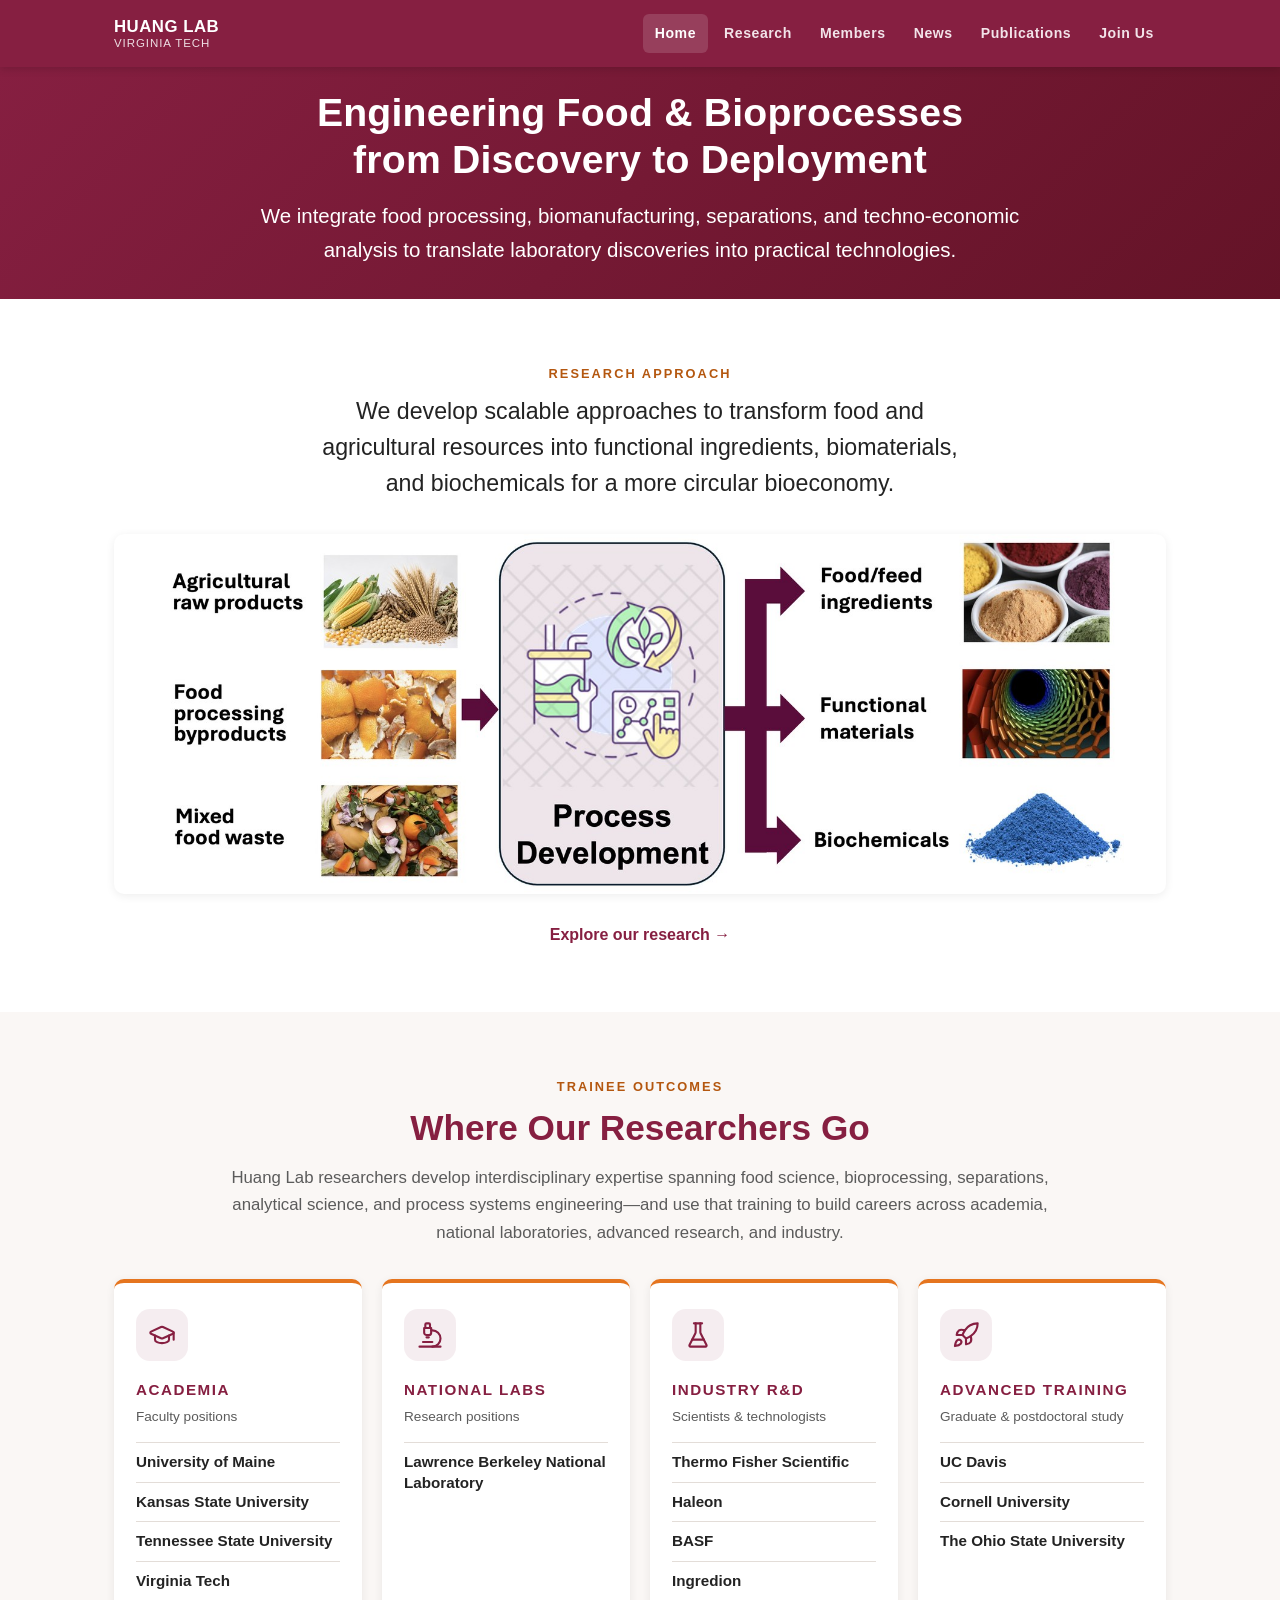
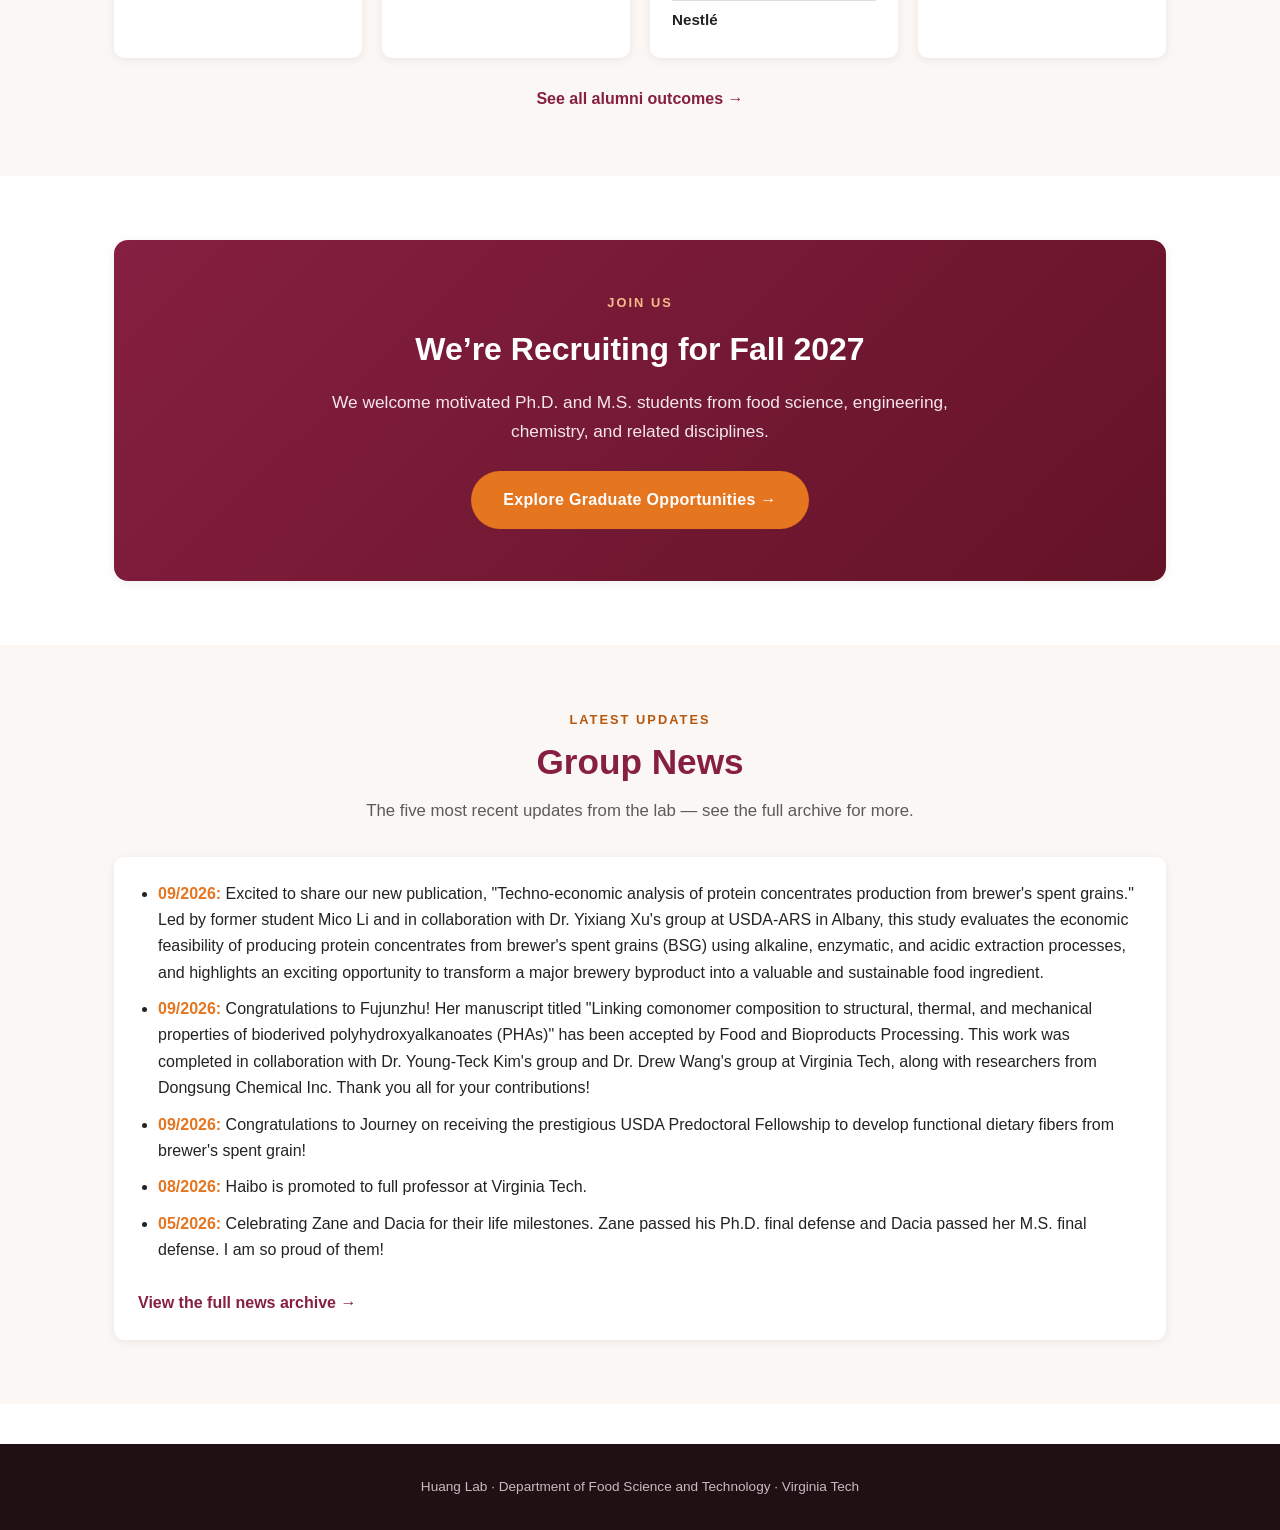
==== index.html @ e85d8594 "Redesign homepage around research approach and trainee outcomes Adds a Research Approach section wit" ====
<!doctype html>
<html lang="en">
<head>
<meta charset="UTF-8">
<meta name="viewport" content="width=device-width, initial-scale=1.0">
<title>Huang Lab at Virginia Tech | Food &amp; Bioprocessing</title>
<meta name="description" content="Huang Lab at Virginia Tech develops food- and bio-processing technologies to produce healthy food ingredients and renewable chemicals from agricultural and food products.">
<link rel="stylesheet" href="css/style.css">
</head>
<body>

<header class="site-header">
  <div class="header-inner">
    <a class="brand" href="index.html">HUANG LAB<span class="sub">Virginia Tech</span></a>
    <button class="nav-toggle" aria-label="Toggle navigation">&#9776;</button>
    <nav class="main-nav">
      <a href="index.html" class="active">Home</a>
      <a href="research.html">Research</a>
      <a href="members.html">Members</a>
      <a href="news.html">News</a>
      <a href="publications.html">Publications</a>
      <a href="join-us.html">Join Us</a>
    </nav>
  </div>
</header>

<div class="hero">
  <div class="wrap">
    <h1>Engineering Food &amp; Bioprocesses from Discovery to Deployment</h1>
    <p class="hero-lead">We integrate food processing, biomanufacturing, separations, and techno&#8209;economic analysis to translate laboratory discoveries into practical technologies.</p>
  </div>
</div>

<main>
  <section class="home-section">
    <div class="wrap">
      <div class="home-head">
        <h2 class="eyebrow">Research Approach</h2>
        <p class="home-statement">We develop scalable approaches to transform food and agricultural resources into functional ingredients, biomaterials, and biochemicals for a more circular bioeconomy.</p>
      </div>
      <img class="banner-img" src="images/home/overview-figure.jpg" alt="Overview diagram: agricultural raw products, food processing byproducts, and mixed food waste undergo process development to become food and feed ingredients, functional materials, and biochemicals">
      <p class="home-more"><a href="research.html">Explore our research &rarr;</a></p>
    </div>
  </section>

  <section class="home-section soft">
    <div class="wrap">
      <div class="home-head">
        <span class="eyebrow">Trainee Outcomes</span>
        <h2 class="home-title">Where Our Researchers Go</h2>
        <p class="home-intro">Huang Lab researchers develop interdisciplinary expertise spanning food science, bioprocessing, separations, analytical science, and process systems engineering&mdash;and use that training to build careers across academia, national laboratories, advanced research, and industry.</p>
      </div>

      <div class="outcome-grid">
        <div class="outcome-card">
          <div class="outcome-icon" aria-hidden="true"><svg viewBox="0 0 24 24"><path d="M21.42 10.922a1 1 0 0 0-.019-1.838L12.83 5.18a2 2 0 0 0-1.66 0L2.6 9.08a1 1 0 0 0 0 1.832l8.57 3.908a2 2 0 0 0 1.66 0z"/><path d="M22 10v6"/><path d="M6 12.5V16a6 3 0 0 0 12 0v-3.5"/></svg></div>
          <h3>Academia</h3>
          <p class="outcome-sub">Faculty positions</p>
          <ul>
            <li>University of Maine</li>
            <li>Kansas State University</li>
            <li>Tennessee State University</li>
            <li>Virginia Tech</li>
          </ul>
        </div>
        <div class="outcome-card">
          <div class="outcome-icon" aria-hidden="true"><svg viewBox="0 0 24 24"><path d="M6 18h8"/><path d="M3 22h18"/><path d="M14 22a7 7 0 1 0 0-14h-1"/><path d="M9 14h2"/><path d="M9 12a2 2 0 0 1-2-2V6h6v4a2 2 0 0 1-2 2Z"/><path d="M12 6V3a1 1 0 0 0-1-1H9a1 1 0 0 0-1 1v3"/></svg></div>
          <h3>National Labs</h3>
          <p class="outcome-sub">Research positions</p>
          <ul>
            <li>Lawrence Berkeley National Laboratory</li>
          </ul>
        </div>
        <div class="outcome-card">
          <div class="outcome-icon" aria-hidden="true"><svg viewBox="0 0 24 24"><path d="M10 2v7.527a2 2 0 0 1-.211.896L4.72 20.55a1 1 0 0 0 .9 1.45h12.76a1 1 0 0 0 .9-1.45l-5.069-10.127A2 2 0 0 1 14 9.527V2"/><path d="M8.5 2h7"/><path d="M7 16h10"/></svg></div>
          <h3>Industry R&amp;D</h3>
          <p class="outcome-sub">Scientists &amp; technologists</p>
          <ul>
            <li>Thermo Fisher Scientific</li>
            <li>Haleon</li>
            <li>BASF</li>
            <li>Ingredion</li>
            <li>Nestl&eacute;</li>
          </ul>
        </div>
        <div class="outcome-card">
          <div class="outcome-icon" aria-hidden="true"><svg viewBox="0 0 24 24"><path d="M4.5 16.5c-1.5 1.26-2 5-2 5s3.74-.5 5-2c.71-.84.7-2.13-.09-2.91a2.18 2.18 0 0 0-2.91-.09z"/><path d="m12 15-3-3a22 22 0 0 1 2-3.95A12.88 12.88 0 0 1 22 2c0 2.72-.78 7.5-6 11a22.35 22.35 0 0 1-4 2z"/><path d="M9 12H4s.55-3.03 2-4c1.62-1.08 5 0 5 0"/><path d="M12 15v5s3.03-.55 4-2c1.08-1.62 0-5 0-5"/></svg></div>
          <h3>Advanced Training</h3>
          <p class="outcome-sub">Graduate &amp; postdoctoral study</p>
          <ul>
            <li>UC Davis</li>
            <li>Cornell University</li>
            <li>The Ohio State University</li>
          </ul>
        </div>
      </div>

      <p class="home-more"><a href="members.html#alumni">See all alumni outcomes &rarr;</a></p>
    </div>
  </section>

  <section class="home-section">
    <div class="wrap">
      <div class="home-join">
        <span class="eyebrow">Join Us</span>
        <h2>We&rsquo;re Recruiting for Fall 2027</h2>
        <p>We welcome motivated Ph.D. and M.S. students from food science, engineering, chemistry, and related disciplines.</p>
        <a class="closing-cta-btn" href="join-us.html">Explore Graduate Opportunities &rarr;</a>
      </div>
    </div>
  </section>

  <section class="home-section soft">
    <div class="wrap">
      <div class="home-head">
        <span class="eyebrow">Latest Updates</span>
        <h2 class="home-title">Group News</h2>
        <p class="home-intro">The five most recent updates from the lab &mdash; see the full archive for more.</p>
      </div>
      <div class="news-teaser">
        <div id="home-news-list">
          <p>See what's new in the lab — <a href="news.html">visit the News page</a>.</p>
        </div>
        <a class="more" href="news.html">View the full news archive &rarr;</a>
      </div>
    </div>
  </section>
</main>

<footer class="site-footer">
  <div class="wrap">
    Huang Lab &middot; Department of Food Science and Technology &middot; Virginia Tech
  </div>
</footer>

<script src="css/nav.js"></script>
<script src="css/home-news.js"></script>
</body>
</html>
---- css/style.css ----
/* ===== Huang Lab @ Virginia Tech ===== */

:root {
  --vt-maroon: #861F41;
  --vt-maroon-dark: #641327;
  --vt-orange: #E5751F;
  --ink: #232323;
  --muted: #5b5b5b;
  --line: #e3ddd8;
  --bg: #ffffff;
  --bg-soft: #faf7f5;
  --card: #ffffff;
  --shadow: 0 2px 10px rgba(0,0,0,0.07);
  --radius: 10px;
  --max: 1100px;
}

* { box-sizing: border-box; }

html { scroll-behavior: smooth; }

body {
  margin: 0;
  font-family: "Segoe UI", -apple-system, BlinkMacSystemFont, Helvetica, Arial, sans-serif;
  color: var(--ink);
  background: var(--bg);
  line-height: 1.65;
}

a { color: var(--vt-maroon); text-decoration: none; }
a:hover { text-decoration: underline; }

img { max-width: 100%; display: block; }

.wrap {
  max-width: var(--max);
  margin: 0 auto;
  padding: 0 24px;
}

/* ---------- Header ---------- */

header.site-header {
  background: var(--vt-maroon);
  color: #fff;
  position: sticky;
  top: 0;
  z-index: 100;
  box-shadow: 0 2px 8px rgba(0,0,0,0.15);
}

.header-inner {
  max-width: var(--max);
  margin: 0 auto;
  padding: 14px 24px;
  display: flex;
  align-items: center;
  justify-content: space-between;
  gap: 16px;
}

.brand {
  color: #fff;
  font-weight: 700;
  font-size: 1.05rem;
  letter-spacing: 0.03em;
  text-decoration: none;
  line-height: 1.2;
}
.brand:hover { text-decoration: none; opacity: 0.92; }
.brand .sub {
  display: block;
  font-weight: 400;
  font-size: 0.72rem;
  letter-spacing: 0.08em;
  opacity: 0.85;
  text-transform: uppercase;
}

nav.main-nav {
  display: flex;
  gap: 4px;
  flex-wrap: wrap;
}

nav.main-nav a {
  color: #f2e3e9;
  text-decoration: none;
  font-size: 0.88rem;
  font-weight: 600;
  letter-spacing: 0.04em;
  padding: 8px 12px;
  border-radius: 6px;
  transition: background 0.15s ease, color 0.15s ease;
}

nav.main-nav a:hover,
nav.main-nav a.active {
  background: rgba(255,255,255,0.14);
  color: #fff;
}

.nav-toggle {
  display: none;
  background: transparent;
  border: none;
  color: #fff;
  font-size: 1.5rem;
  cursor: pointer;
}

@media (max-width: 760px) {
  .nav-toggle { display: block; }
  nav.main-nav {
    display: none;
    flex-direction: column;
    width: 100%;
    background: var(--vt-maroon-dark);
    padding: 8px 0;
  }
  nav.main-nav.open { display: flex; }
  .header-inner { flex-wrap: wrap; }
}

/* ---------- Hero ---------- */

.hero {
  background: linear-gradient(135deg, var(--vt-maroon) 0%, var(--vt-maroon-dark) 100%);
  color: #fff;
  padding: 22px 24px 32px;
  text-align: center;
}

.hero h1 {
  max-width: 880px;
  margin: 0 auto 16px;
  font-size: clamp(1.6rem, 3.3vw, 2.45rem);
  font-weight: 800;
  line-height: 1.2;
  letter-spacing: 0.005em;
  text-wrap: balance;
}

.hero p {
  max-width: 720px;
  margin: 0 auto;
  font-size: 1.15rem;
  color: #f4e6ec;
  text-wrap: balance;
}
.hero p.hero-lead {
  max-width: 780px;
  font-size: 1.28rem;
  font-weight: 500;
  color: #fff;
}
@media (max-width: 600px) {
  .hero p.hero-lead { font-size: 1.08rem; }
}

.page-hero {
  background: linear-gradient(135deg, var(--vt-maroon) 0%, var(--vt-maroon-dark) 100%);
  color: #fff;
  padding: 22px 24px;
  text-align: center;
}
.page-hero h1 {
  margin: 0;
  font-size: clamp(1.4rem, 2.6vw, 2rem);
  font-weight: 800;
  letter-spacing: 0.02em;
}
.page-hero p {
  margin: 10px 0 0;
  font-size: 1.15rem;
  color: #f4e6ec;
}

/* ---------- Sections ---------- */

main { display: block; }

section { padding: 48px 0; }
section.soft { background: var(--bg-soft); }

h2.section-title {
  font-size: 1.5rem;
  font-weight: 800;
  color: var(--vt-maroon);
  margin: 0 0 8px;
  border-left: 5px solid var(--vt-orange);
  padding-left: 12px;
}

h3.section-sub {
  font-size: 1.15rem;
  font-weight: 700;
  color: var(--vt-maroon-dark);
  margin: 28px 0 6px;
}

.section-intro {
  color: var(--muted);
  margin-bottom: 28px;
  max-width: 780px;
}

/* ---------- Research areas ---------- */

.research-intro {
  max-width: 780px;
  margin: 0 auto 12px;
  padding-bottom: 28px;
  border-bottom: 1px solid var(--line);
  text-align: center;
}
.research-intro p {
  color: var(--muted);
  font-size: 1.05rem;
}
.research-intro p:last-child {
  color: var(--vt-maroon-dark);
  font-weight: 700;
  font-size: 0.95rem;
}

.overview-block {
  display: flex;
  align-items: center;
  gap: 40px;
  padding-bottom: 32px;
  margin-bottom: 12px;
  border-bottom: 1px solid var(--line);
}
.overview-text { flex: 1; min-width: 0; }
.overview-diagram {
  flex: 1.1;
  max-width: 444px;
  width: 100%;
  height: auto;
  border-radius: 50%;
  box-shadow: var(--shadow);
}
@media (max-width: 820px) {
  .overview-block { flex-direction: column; }
  .overview-diagram { max-width: 360px; }
}

.research-area {
  display: flex;
  flex-direction: column;
  padding: 40px 0;
  border-bottom: 1px solid var(--line);
}
.research-area:last-child { border-bottom: none; }

.research-area figure {
  margin: 20px auto;
  max-width: 900px;
  width: 100%;
  background: var(--bg-soft);
  border-radius: var(--radius);
  overflow: hidden;
  box-shadow: var(--shadow);
}
.research-area figure img { width: 100%; height: auto; display: block; }
.research-area figcaption {
  font-size: 0.78rem;
  color: var(--muted);
  padding: 6px 10px;
}

.research-area h3 {
  color: var(--vt-maroon);
  font-size: 1.25rem;
  margin: 0 0 10px;
}

.projects-box {
  background: var(--bg-soft);
  border-left: 3px solid var(--vt-orange);
  border-radius: 6px;
  padding: 14px 16px;
  margin-top: 20px;
}
.projects-box strong { color: var(--vt-maroon-dark); }
.projects-box ul { margin: 8px 0 0; padding-left: 20px; }
.projects-box li { margin-bottom: 4px; }

.area-pub-list {
  list-style: none;
  padding: 0;
  margin: 10px 0 0;
  counter-reset: arpub;
}
.area-pub-list li {
  counter-increment: arpub;
  padding: 8px 0 8px 28px;
  border-bottom: 1px solid var(--line);
  position: relative;
  font-size: 0.9rem;
  margin-bottom: 0;
}
.area-pub-list li:last-child { border-bottom: none; }
.area-pub-list li::before {
  content: counter(arpub) ".";
  position: absolute;
  left: 0;
  top: 8px;
  color: var(--vt-orange);
  font-weight: 700;
}

/* ---------- Members ---------- */

.member-grid {
  display: grid;
  grid-template-columns: repeat(auto-fill, minmax(210px, 1fr));
  gap: 22px;
  margin-top: 20px;
}

.member-card {
  background: var(--card);
  border-radius: var(--radius);
  box-shadow: var(--shadow);
  overflow: hidden;
  display: flex;
  flex-direction: column;
}

.member-photo {
  width: 100%;
  aspect-ratio: 1 / 1;
  object-fit: cover;
  background: var(--bg-soft);
}

.member-info { padding: 14px 16px 18px; flex: 1; }
.member-info h4 { margin: 0 0 2px; font-size: 1rem; color: var(--vt-maroon-dark); }
.member-info .role { font-size: 0.82rem; color: var(--vt-orange); font-weight: 700; margin-bottom: 8px; }
.member-info .edu { font-size: 0.8rem; color: var(--muted); }
.member-info .edu div { margin-bottom: 1px; }
.member-info .next { font-size: 0.8rem; color: var(--muted); margin-top: 6px; font-style: italic; }
.member-info .research { font-size: 0.8rem; color: var(--ink); margin-top: 8px; }
.member-info .research strong { color: var(--vt-maroon-dark); }

.pi-card {
  display: grid;
  grid-template-columns: 231px 1fr;
  gap: 28px;
  align-items: start;
  background: var(--bg-soft);
  border-radius: var(--radius);
  padding: 24px;
  box-shadow: var(--shadow);
  margin-bottom: 40px;
}
.pi-card img { border-radius: var(--radius); width: 100%; }
.pi-card h3 { margin: 0 0 2px; color: var(--vt-maroon); font-size: 1.4rem; }
.pi-card .role { color: var(--vt-orange); font-weight: 700; margin-bottom: 10px; }
.icon-link { display: inline-flex; align-items: center; gap: 5px; }
.icon-link-svg { flex-shrink: 0; }
@media (max-width: 600px) {
  .pi-card { grid-template-columns: 1fr; }
  .pi-card img { max-width: 231px; margin: 0 auto; }
}

.group-photos {
  display: grid;
  grid-template-columns: repeat(auto-fit, minmax(240px, 1fr));
  gap: 16px;
  margin: 24px 0 8px;
}
.group-photos img {
  border-radius: var(--radius);
  box-shadow: var(--shadow);
  width: 100%;
  height: 220px;
  object-fit: cover;
}

.cta-row {
  display: flex;
  flex-wrap: wrap;
  justify-content: center;
  gap: 16px;
  margin: 28px 0 40px;
}
.cta-btn {
  display: inline-block;
  padding: 14px 28px;
  background: var(--vt-maroon);
  color: #fff;
  font-weight: 700;
  font-size: 0.95rem;
  letter-spacing: 0.02em;
  border-radius: 999px;
  box-shadow: var(--shadow);
  text-decoration: none;
  transition: transform 0.15s ease, background 0.15s ease;
}
.cta-btn:hover {
  background: var(--vt-maroon-dark);
  transform: translateY(-2px);
  text-decoration: none;
}
.cta-btn-alt {
  background: var(--vt-orange);
}
.cta-btn-alt:hover {
  background: #c25f16;
}

.talent-path {
  display: flex;
  align-items: stretch;
  margin-top: 24px;
}
.talent-step {
  flex: 1;
  background: var(--bg-soft);
  border-top: 4px solid var(--vt-orange);
  border-radius: var(--radius);
  box-shadow: var(--shadow);
  padding: 22px 18px;
  text-align: center;
}
.talent-num {
  width: 32px;
  height: 32px;
  line-height: 32px;
  margin: 0 auto 10px;
  background: var(--vt-maroon);
  color: #fff;
  border-radius: 50%;
  font-weight: 800;
  font-size: 0.9rem;
}
.talent-step h4 {
  margin: 0 0 8px;
  color: var(--vt-maroon);
  font-size: 1.05rem;
  font-weight: 800;
  letter-spacing: 0.03em;
  text-transform: uppercase;
}
.talent-step p {
  margin: 0;
  color: var(--muted);
  font-size: 0.88rem;
}
.talent-arrow {
  display: flex;
  align-items: center;
  justify-content: center;
  padding: 0 10px;
  color: var(--vt-orange);
  font-size: 1.6rem;
  font-weight: 700;
  flex: 0 0 auto;
}
@media (max-width: 820px) {
  .talent-path { flex-direction: column; }
  .talent-step { text-align: left; }
  .talent-arrow { transform: rotate(90deg); padding: 4px 0; }
}

.closing-cta {
  background: linear-gradient(135deg, var(--vt-maroon) 0%, var(--vt-maroon-dark) 100%);
  color: #fff;
  border-radius: var(--radius);
  padding: 48px 32px;
  text-align: center;
  margin-top: 56px;
  box-shadow: var(--shadow);
}
.closing-cta h2 {
  margin: 0 0 12px;
  font-size: 1.6rem;
  font-weight: 800;
  letter-spacing: 0.02em;
}
.closing-cta p {
  max-width: 640px;
  margin: 0 auto 24px;
  color: #f4e6ec;
  font-size: 1.05rem;
}
.closing-cta-btn {
  display: inline-block;
  padding: 16px 32px;
  background: var(--vt-orange);
  color: #fff;
  font-weight: 700;
  font-size: 1rem;
  letter-spacing: 0.02em;
  border-radius: 999px;
  text-decoration: none;
  transition: transform 0.15s ease, background 0.15s ease;
}
.closing-cta-btn:hover {
  background: #c25f16;
  transform: translateY(-2px);
  text-decoration: none;
}

.awards-list {
  columns: 2;
  column-gap: 40px;
  margin-top: 16px;
  padding-left: 20px;
}
.awards-list li { break-inside: avoid; margin-bottom: 10px; font-size: 0.92rem; }
.awards-list strong { color: var(--vt-maroon-dark); }
@media (max-width: 700px) { .awards-list { columns: 1; } }

/* ---------- News ---------- */

.year-block { margin-bottom: 44px; }
.year-heading {
  font-size: 1.6rem;
  font-weight: 800;
  color: #fff;
  background: var(--vt-maroon);
  display: inline-block;
  padding: 6px 18px;
  border-radius: 6px;
  margin-bottom: 20px;
}

.news-item {
  display: grid;
  grid-template-columns: 120px 1fr;
  gap: 18px;
  padding: 16px 0;
  border-bottom: 1px solid var(--line);
}
.news-item:last-child { border-bottom: none; }
.news-date {
  font-weight: 700;
  color: var(--vt-orange);
  font-size: 0.9rem;
  white-space: nowrap;
}
.news-text p { margin: 0 0 8px; }
.news-text a { word-break: break-word; }
.news-photos {
  display: grid;
  grid-template-columns: repeat(auto-fill, minmax(140px, 1fr));
  gap: 10px;
  margin-top: 10px;
}
.news-photos img {
  border-radius: 8px;
  box-shadow: var(--shadow);
  width: 100%;
  height: 130px;
  object-fit: cover;
  cursor: zoom-in;
  transition: transform 0.15s ease;
}
.news-photos img:hover { transform: scale(1.04); }

.lightbox-overlay {
  position: fixed;
  inset: 0;
  background: rgba(0, 0, 0, 0.85);
  display: flex;
  align-items: center;
  justify-content: center;
  padding: 24px;
  z-index: 1000;
  cursor: zoom-out;
  animation: lightbox-fade 0.15s ease;
}
@keyframes lightbox-fade {
  from { opacity: 0; }
  to { opacity: 1; }
}
.lightbox-overlay img {
  max-width: 100%;
  max-height: 100%;
  border-radius: 6px;
  box-shadow: 0 10px 40px rgba(0, 0, 0, 0.5);
}
.lightbox-close {
  position: fixed;
  top: 18px;
  right: 24px;
  color: #fff;
  font-size: 2rem;
  line-height: 1;
  background: none;
  border: none;
  cursor: pointer;
  z-index: 1001;
}
@media (max-width: 600px) {
  .news-item { grid-template-columns: 1fr; }
}

/* ---------- Publications ---------- */

.pub-year-wrap { counter-reset: pub; }
.pub-list { list-style: none; padding: 0; margin: 16px 0 0; }
.pub-list li {
  counter-increment: pub;
  padding: 12px 0 12px 44px;
  border-bottom: 1px solid var(--line);
  position: relative;
  font-size: 0.94rem;
}
.pub-list li::before {
  content: counter(pub) ".";
  position: absolute;
  left: 0;
  top: 12px;
  color: var(--vt-orange);
  font-weight: 700;
}
.pub-year-note { color: var(--muted); font-size: 0.85rem; }
.pub-link {
  margin-left: 4px;
  font-size: 0.82rem;
  font-weight: 700;
  color: var(--vt-orange);
  overflow-wrap: anywhere;
}
.pub-link:hover { color: #c25f16; text-decoration: underline; }
.pub-ga {
  display: block;
  width: fit-content;
  max-width: min(100%, 540px);
  margin-top: 12px;
  padding: 6px;
  background: #fff;
  border: 1px solid var(--line);
  border-radius: 8px;
  box-shadow: var(--shadow);
  transition: box-shadow 0.15s ease, transform 0.15s ease;
}
.pub-ga:hover {
  box-shadow: 0 4px 14px rgba(0, 0, 0, 0.14);
  transform: translateY(-1px);
}
.pub-ga img {
  display: block;
  width: auto;
  height: auto;
  max-width: 100%;
  max-height: 230px;
  border-radius: 4px;
}

/* ---------- Join Us ---------- */

.join-card {
  background: var(--bg-soft);
  border-left: 4px solid var(--vt-orange);
  border-radius: var(--radius);
  padding: 28px;
  box-shadow: var(--shadow);
  margin-bottom: 24px;
}
.join-card h3 { margin-top: 0; color: var(--vt-maroon); }
.join-card p:first-child { margin-top: 0; }
.join-card p:last-child { margin-bottom: 0; }

.contact-box {
  background: var(--vt-maroon);
  color: #fff;
  border-radius: var(--radius);
  padding: 28px;
  text-align: left;
}
.contact-box a { color: #fff; text-decoration: underline; }

/* ---------- Footer ---------- */

footer.site-footer {
  background: #201014;
  color: #cbb9c0;
  padding: 32px 24px;
  text-align: center;
  font-size: 0.85rem;
  margin-top: 40px;
}
footer.site-footer a { color: #f2c9d6; }

/* ---------- Home page extras ---------- */

.news-teaser {
  background: var(--bg-soft);
  border-radius: var(--radius);
  padding: 24px;
  box-shadow: var(--shadow);
}
.news-teaser ul { margin: 0; padding-left: 20px; }
.news-teaser li { margin-bottom: 10px; }
.more { margin-top: 16px; display: inline-block; font-weight: 700; }
.home-news-date { color: var(--vt-orange); }

section.soft .news-teaser { background: #fff; }

.home-section { padding: 64px 0; }
.home-head {
  max-width: 820px;
  margin: 0 auto 32px;
  text-align: center;
}
.eyebrow {
  display: block;
  margin: 0 0 10px;
  font-size: 0.8rem;
  font-weight: 800;
  letter-spacing: 0.16em;
  text-transform: uppercase;
  color: #b4570f;
}
.home-statement {
  margin: 0;
  font-size: clamp(1.15rem, 1.9vw, 1.45rem);
  font-weight: 500;
  line-height: 1.55;
  color: var(--ink);
  text-wrap: balance;
}
.home-title {
  margin: 0 0 14px;
  font-size: clamp(1.6rem, 3vw, 2.2rem);
  font-weight: 800;
  line-height: 1.2;
  color: var(--vt-maroon);
}
.home-intro {
  margin: 0;
  font-size: 1.05rem;
  color: var(--muted);
  text-wrap: pretty;
}
.home-more {
  margin: 28px 0 0;
  text-align: center;
  font-weight: 700;
}

.outcome-grid {
  display: grid;
  grid-template-columns: repeat(4, 1fr);
  gap: 20px;
}
.outcome-card {
  background: var(--card);
  border-radius: var(--radius);
  box-shadow: var(--shadow);
  border-top: 4px solid var(--vt-orange);
  padding: 26px 22px 18px;
  transition: transform 0.15s ease, box-shadow 0.15s ease;
}
.outcome-card:hover {
  transform: translateY(-3px);
  box-shadow: 0 8px 22px rgba(0, 0, 0, 0.1);
}
.outcome-icon {
  display: grid;
  place-items: center;
  width: 52px;
  height: 52px;
  margin-bottom: 16px;
  border-radius: 14px;
  background: rgba(134, 31, 65, 0.08);
  color: var(--vt-maroon);
}
.outcome-icon svg {
  width: 28px;
  height: 28px;
  fill: none;
  stroke: currentColor;
  stroke-width: 1.8;
  stroke-linecap: round;
  stroke-linejoin: round;
}
.outcome-card h3 {
  margin: 0;
  font-size: 0.95rem;
  font-weight: 800;
  letter-spacing: 0.1em;
  text-transform: uppercase;
  color: var(--vt-maroon);
}
.outcome-sub {
  margin: 4px 0 14px;
  font-size: 0.85rem;
  color: var(--muted);
}
.outcome-card ul { list-style: none; margin: 0; padding: 0; }
.outcome-card li {
  padding: 9px 0;
  border-top: 1px solid var(--line);
  font-size: 0.95rem;
  font-weight: 600;
  line-height: 1.35;
  color: var(--ink);
}

.home-join {
  padding: 52px 32px;
  border-radius: 14px;
  background: linear-gradient(135deg, var(--vt-maroon) 0%, var(--vt-maroon-dark) 100%);
  box-shadow: var(--shadow);
  color: #fff;
  text-align: center;
}
.home-join .eyebrow { color: #f9b98a; }
.home-join h2 {
  margin: 0 0 12px;
  font-size: clamp(1.5rem, 2.8vw, 2rem);
  font-weight: 800;
}
.home-join p {
  max-width: 620px;
  margin: 0 auto 26px;
  font-size: 1.08rem;
  color: #f4e6ec;
}

@media (max-width: 960px) {
  .outcome-grid { grid-template-columns: repeat(2, 1fr); }
}
@media (max-width: 560px) {
  .home-section { padding: 44px 0; }
  .outcome-grid { grid-template-columns: 1fr; gap: 16px; }
  .outcome-card {
    display: grid;
    grid-template-columns: 44px 1fr;
    column-gap: 14px;
    padding: 20px 18px 12px;
  }
  .outcome-icon {
    grid-row: 1 / span 2;
    align-self: center;
    width: 44px;
    height: 44px;
    margin: 0;
    border-radius: 12px;
  }
  .outcome-icon svg { width: 24px; height: 24px; }
  .outcome-card h3 { align-self: end; }
  .outcome-sub { margin: 2px 0 0; }
  .outcome-card ul { grid-column: 1 / -1; margin-top: 12px; }
  .home-join { padding: 40px 22px; }
}

.banner-img {
  width: 100%;
  max-height: 360px;
  object-fit: contain;
  background: #fff;
  border-radius: var(--radius);
  box-shadow: var(--shadow);
}
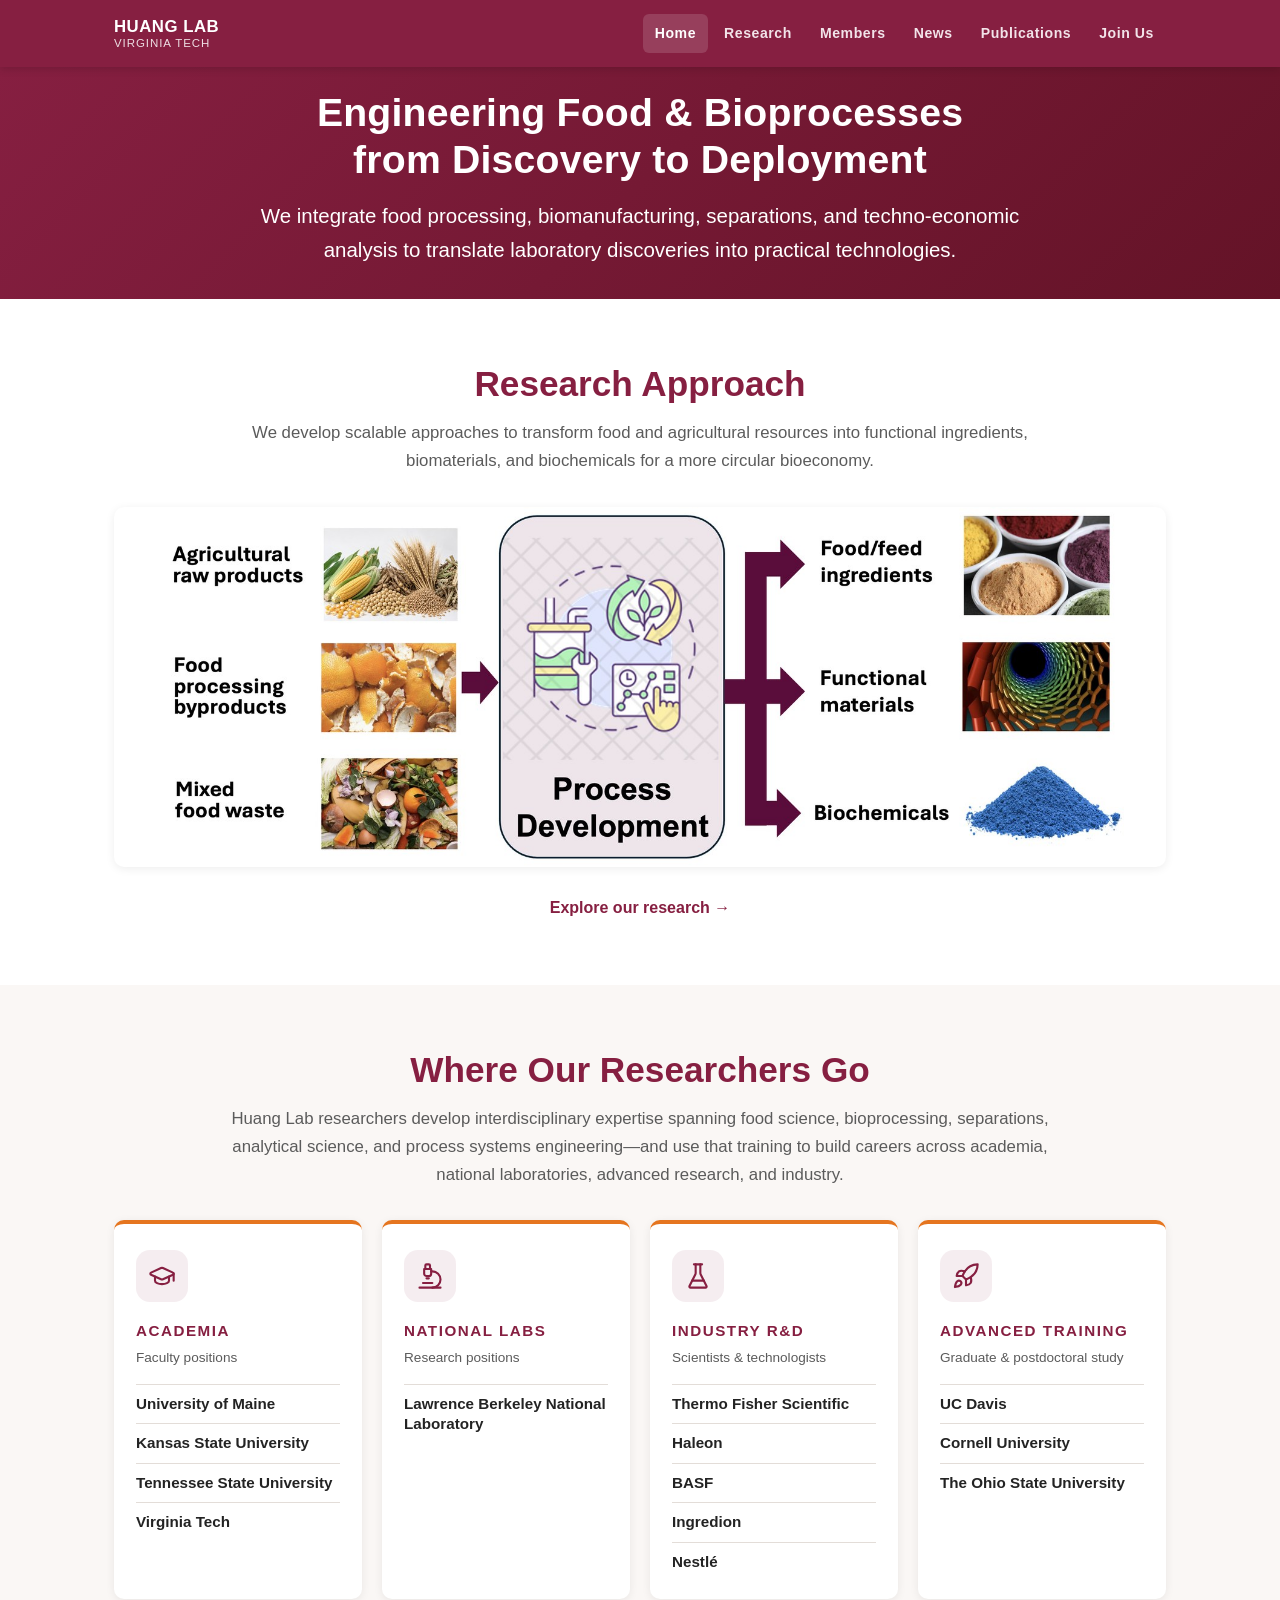
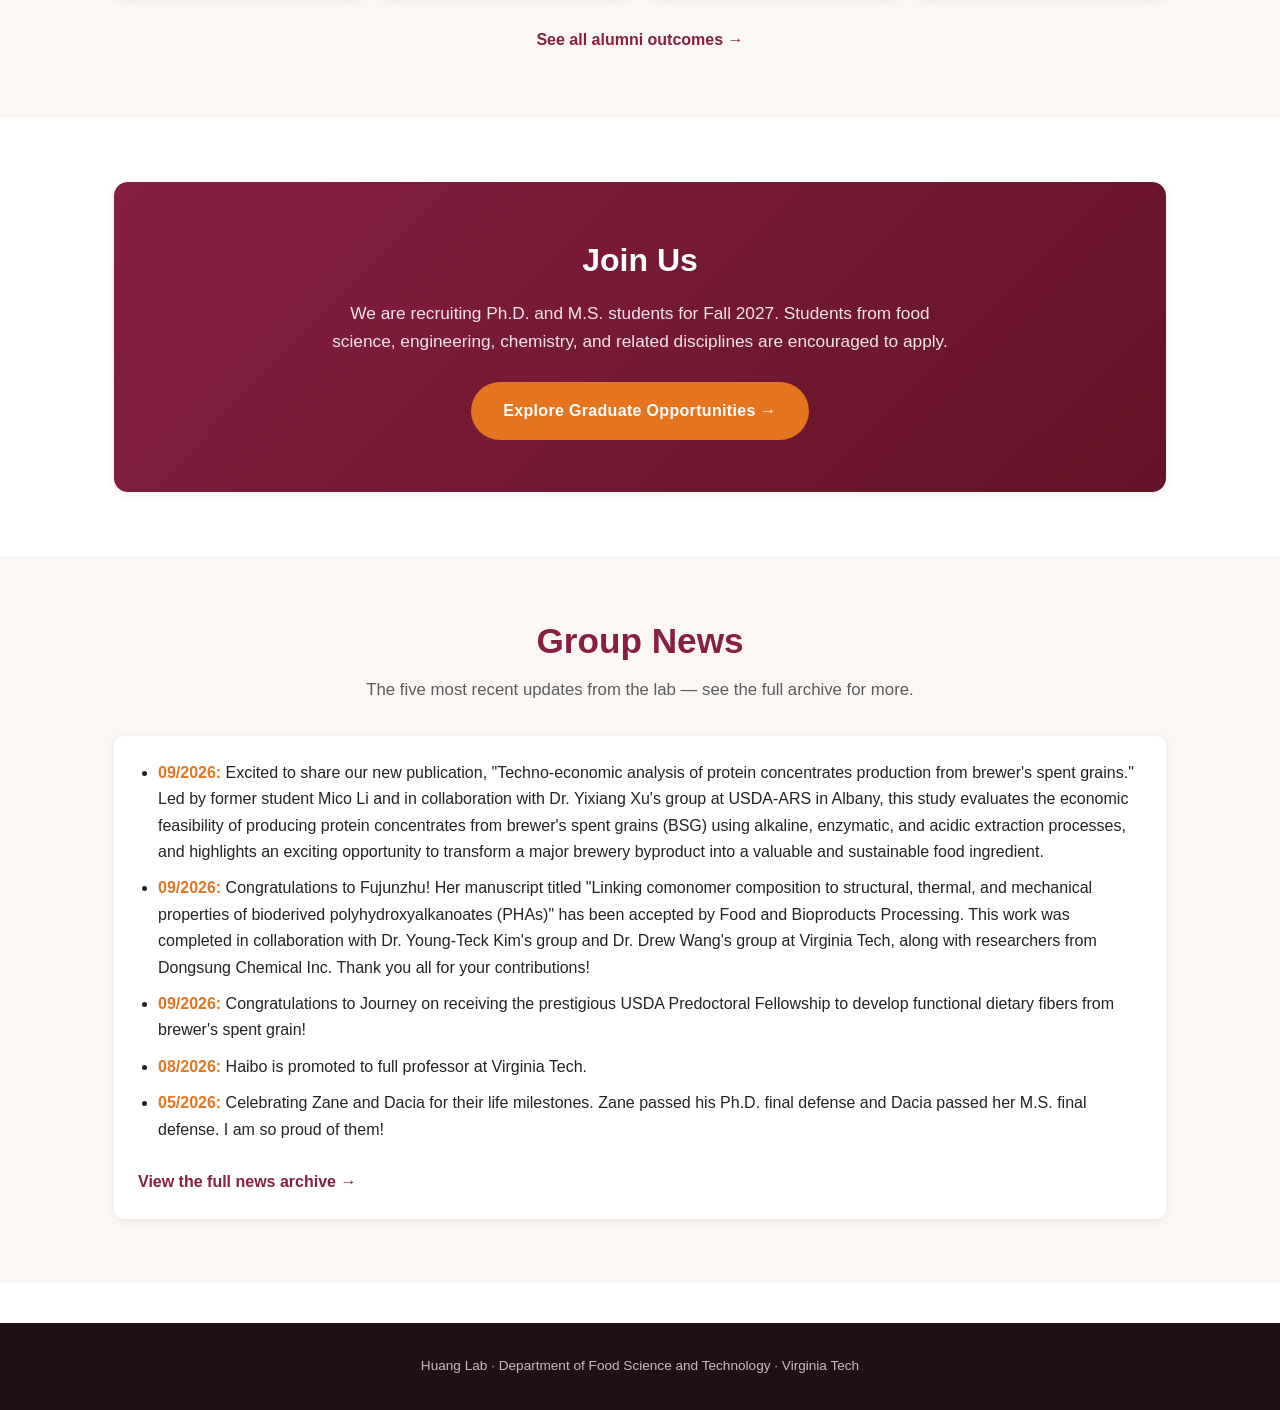
==== commit ea3f903d: "Use a single heading per homepage section Removes the small orange labels so each section has one he" ====
--- a/index.html
+++ b/index.html
@@ -35,8 +35,8 @@
   <section class="home-section">
     <div class="wrap">
       <div class="home-head">
-        <h2 class="eyebrow">Research Approach</h2>
-        <p class="home-statement">We develop scalable approaches to transform food and agricultural resources into functional ingredients, biomaterials, and biochemicals for a more circular bioeconomy.</p>
+        <h2 class="home-title">Research Approach</h2>
+        <p class="home-intro">We develop scalable approaches to transform food and agricultural resources into functional ingredients, biomaterials, and biochemicals for a more circular bioeconomy.</p>
       </div>
       <img class="banner-img" src="images/home/overview-figure.jpg" alt="Overview diagram: agricultural raw products, food processing byproducts, and mixed food waste undergo process development to become food and feed ingredients, functional materials, and biochemicals">
       <p class="home-more"><a href="research.html">Explore our research &rarr;</a></p>
@@ -46,7 +46,6 @@
   <section class="home-section soft">
     <div class="wrap">
       <div class="home-head">
-        <span class="eyebrow">Trainee Outcomes</span>
         <h2 class="home-title">Where Our Researchers Go</h2>
         <p class="home-intro">Huang Lab researchers develop interdisciplinary expertise spanning food science, bioprocessing, separations, analytical science, and process systems engineering&mdash;and use that training to build careers across academia, national laboratories, advanced research, and industry.</p>
       </div>
@@ -102,9 +101,8 @@
   <section class="home-section">
     <div class="wrap">
       <div class="home-join">
-        <span class="eyebrow">Join Us</span>
-        <h2>We&rsquo;re Recruiting for Fall 2027</h2>
-        <p>We welcome motivated Ph.D. and M.S. students from food science, engineering, chemistry, and related disciplines.</p>
+        <h2>Join Us</h2>
+        <p>We are recruiting Ph.D. and M.S. students for Fall 2027. Students from food science, engineering, chemistry, and related disciplines are encouraged to apply.</p>
         <a class="closing-cta-btn" href="join-us.html">Explore Graduate Opportunities &rarr;</a>
       </div>
     </div>
@@ -113,7 +111,6 @@
   <section class="home-section soft">
     <div class="wrap">
       <div class="home-head">
-        <span class="eyebrow">Latest Updates</span>
         <h2 class="home-title">Group News</h2>
         <p class="home-intro">The five most recent updates from the lab &mdash; see the full archive for more.</p>
       </div>
--- a/css/style.css
+++ b/css/style.css
@@ -709,23 +709,6 @@
   margin: 0 auto 32px;
   text-align: center;
 }
-.eyebrow {
-  display: block;
-  margin: 0 0 10px;
-  font-size: 0.8rem;
-  font-weight: 800;
-  letter-spacing: 0.16em;
-  text-transform: uppercase;
-  color: #b4570f;
-}
-.home-statement {
-  margin: 0;
-  font-size: clamp(1.15rem, 1.9vw, 1.45rem);
-  font-weight: 500;
-  line-height: 1.55;
-  color: var(--ink);
-  text-wrap: balance;
-}
 .home-title {
   margin: 0 0 14px;
   font-size: clamp(1.6rem, 3vw, 2.2rem);
@@ -812,7 +795,6 @@
   color: #fff;
   text-align: center;
 }
-.home-join .eyebrow { color: #f9b98a; }
 .home-join h2 {
   margin: 0 0 12px;
   font-size: clamp(1.5rem, 2.8vw, 2rem);
@@ -823,6 +805,7 @@
   margin: 0 auto 26px;
   font-size: 1.08rem;
   color: #f4e6ec;
+  text-wrap: balance;
 }
 
 @media (max-width: 960px) {
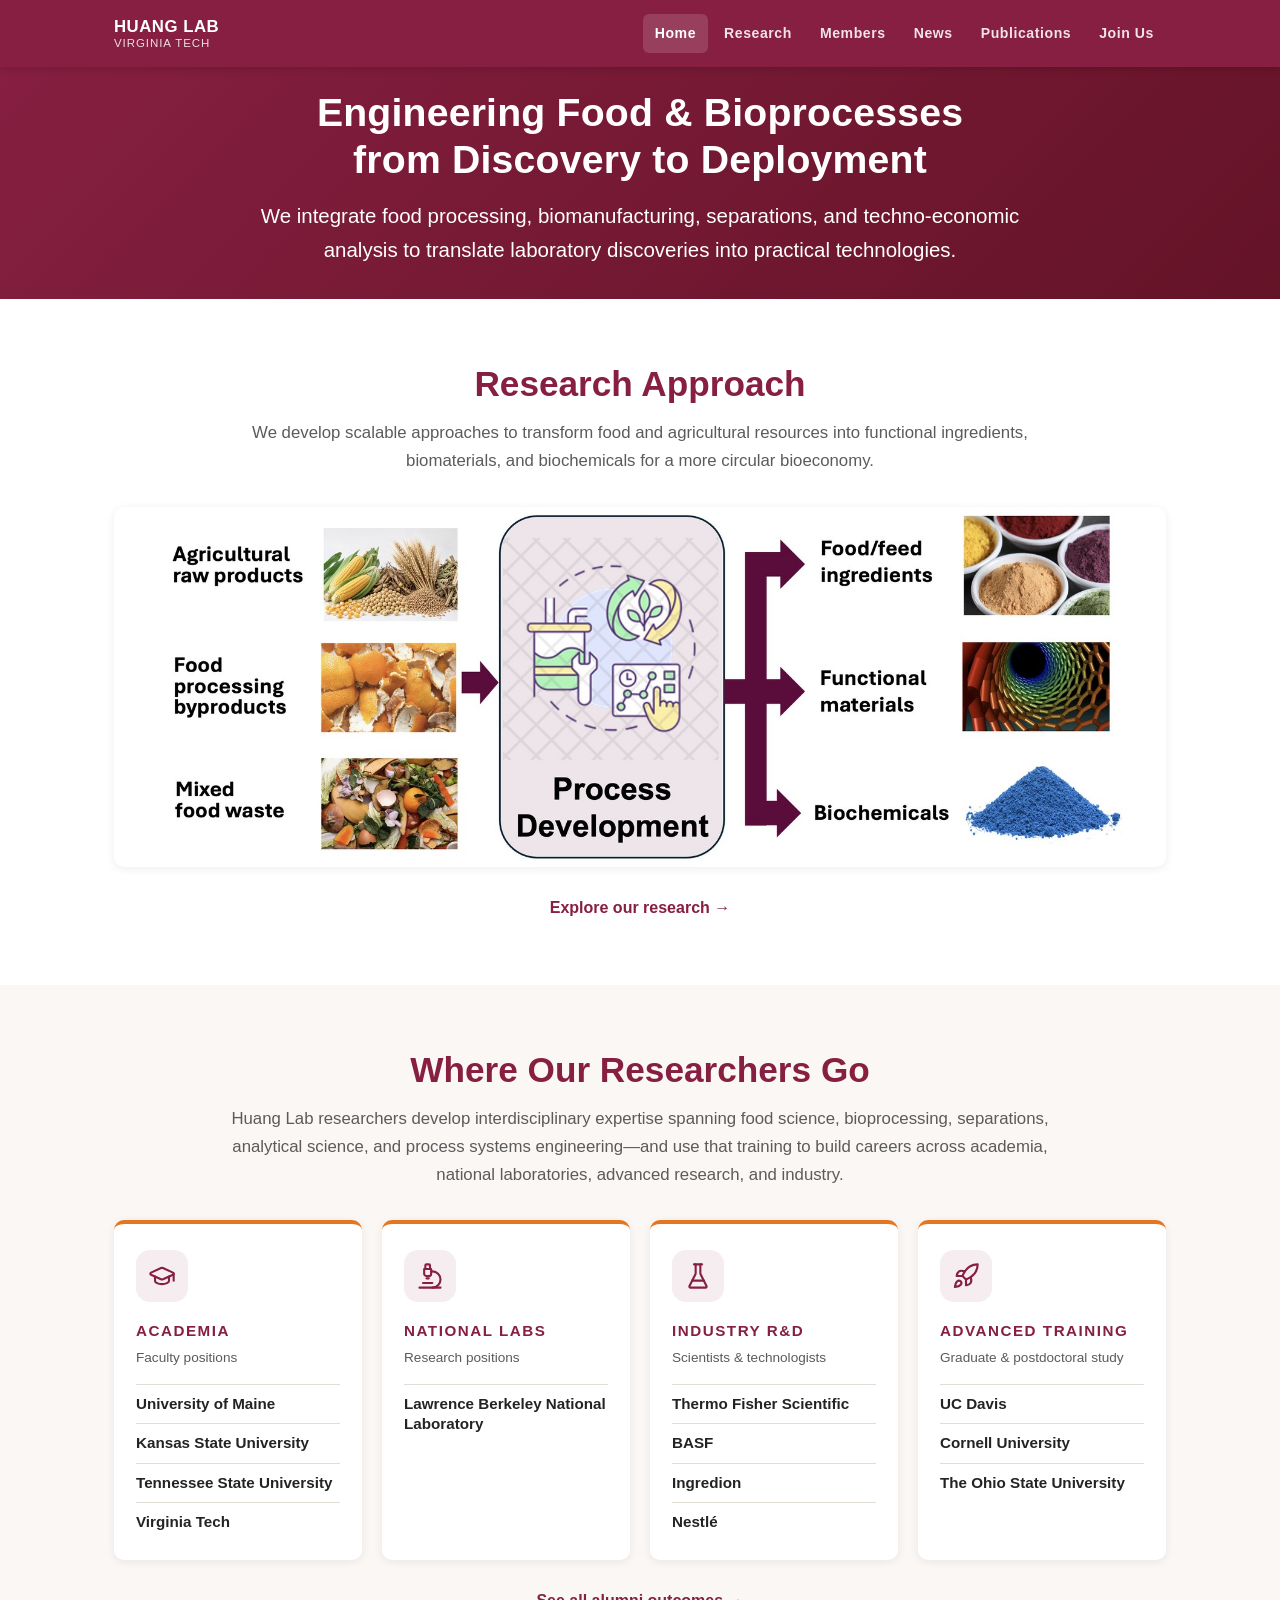
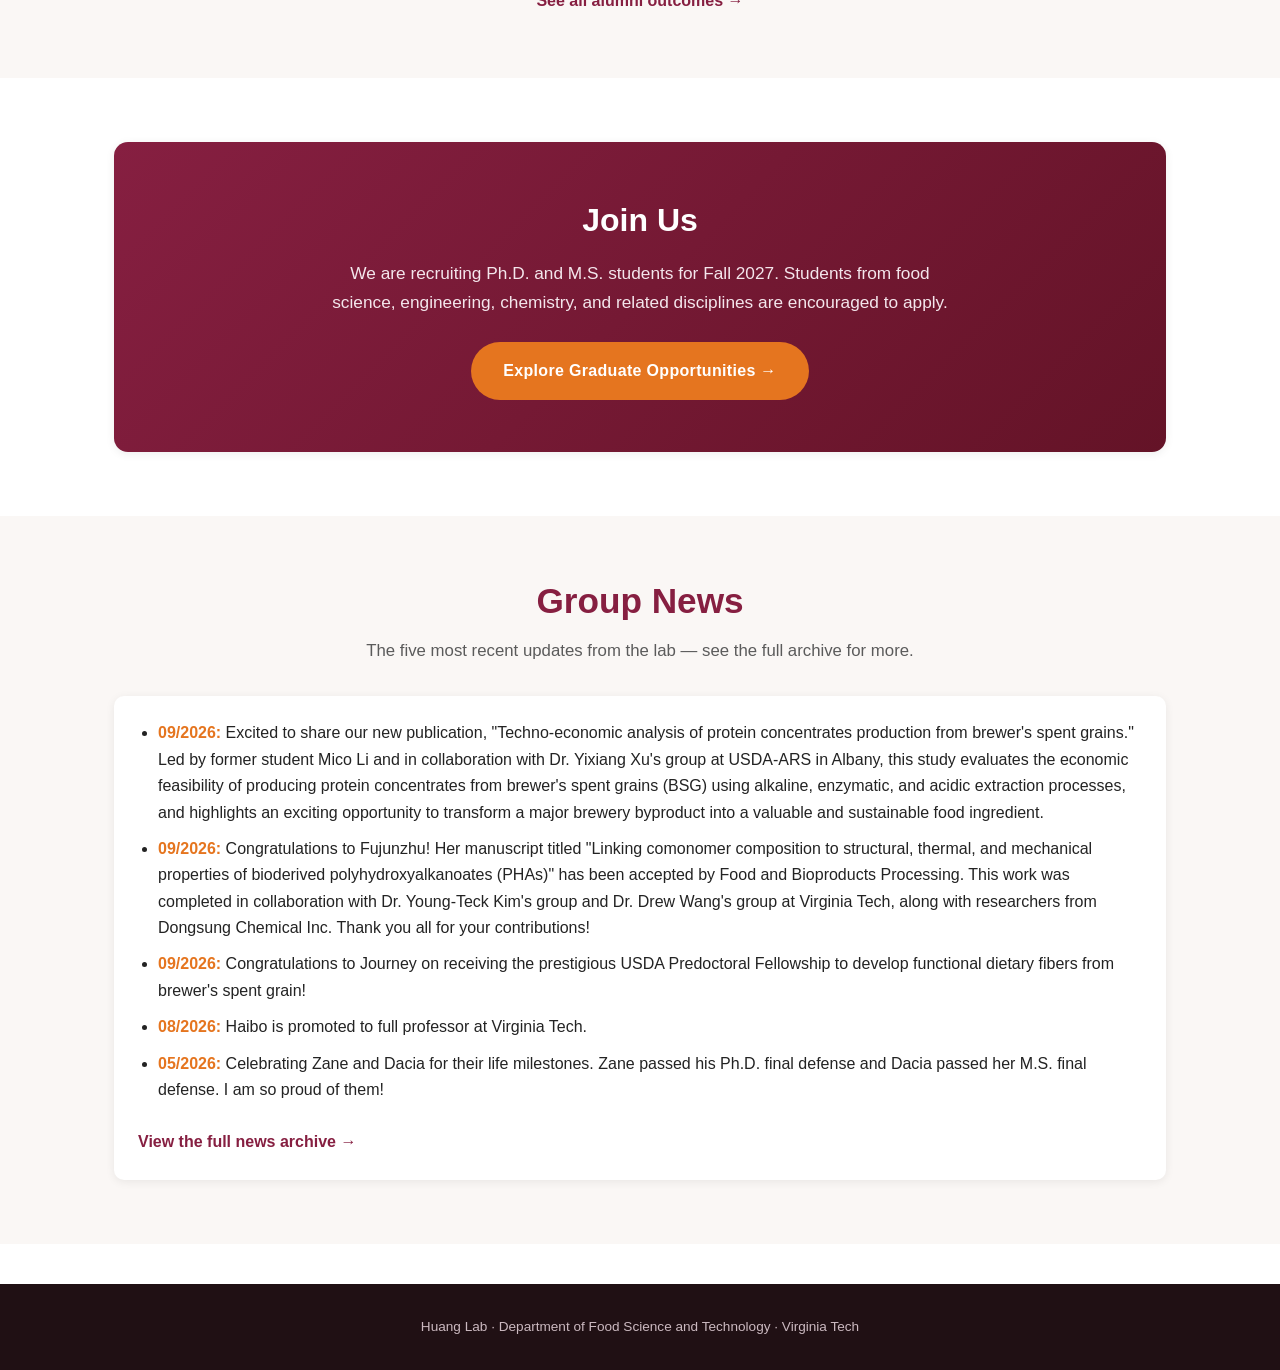
==== commit b062be8c: "Remove Haleon from homepage Industry R&D outcomes Co-Authored-By: Claude Opus 5.5 <noreply@anthropic" ====
--- a/index.html
+++ b/index.html
@@ -76,7 +76,6 @@
           <p class="outcome-sub">Scientists &amp; technologists</p>
           <ul>
             <li>Thermo Fisher Scientific</li>
-            <li>Haleon</li>
             <li>BASF</li>
             <li>Ingredion</li>
             <li>Nestl&eacute;</li>
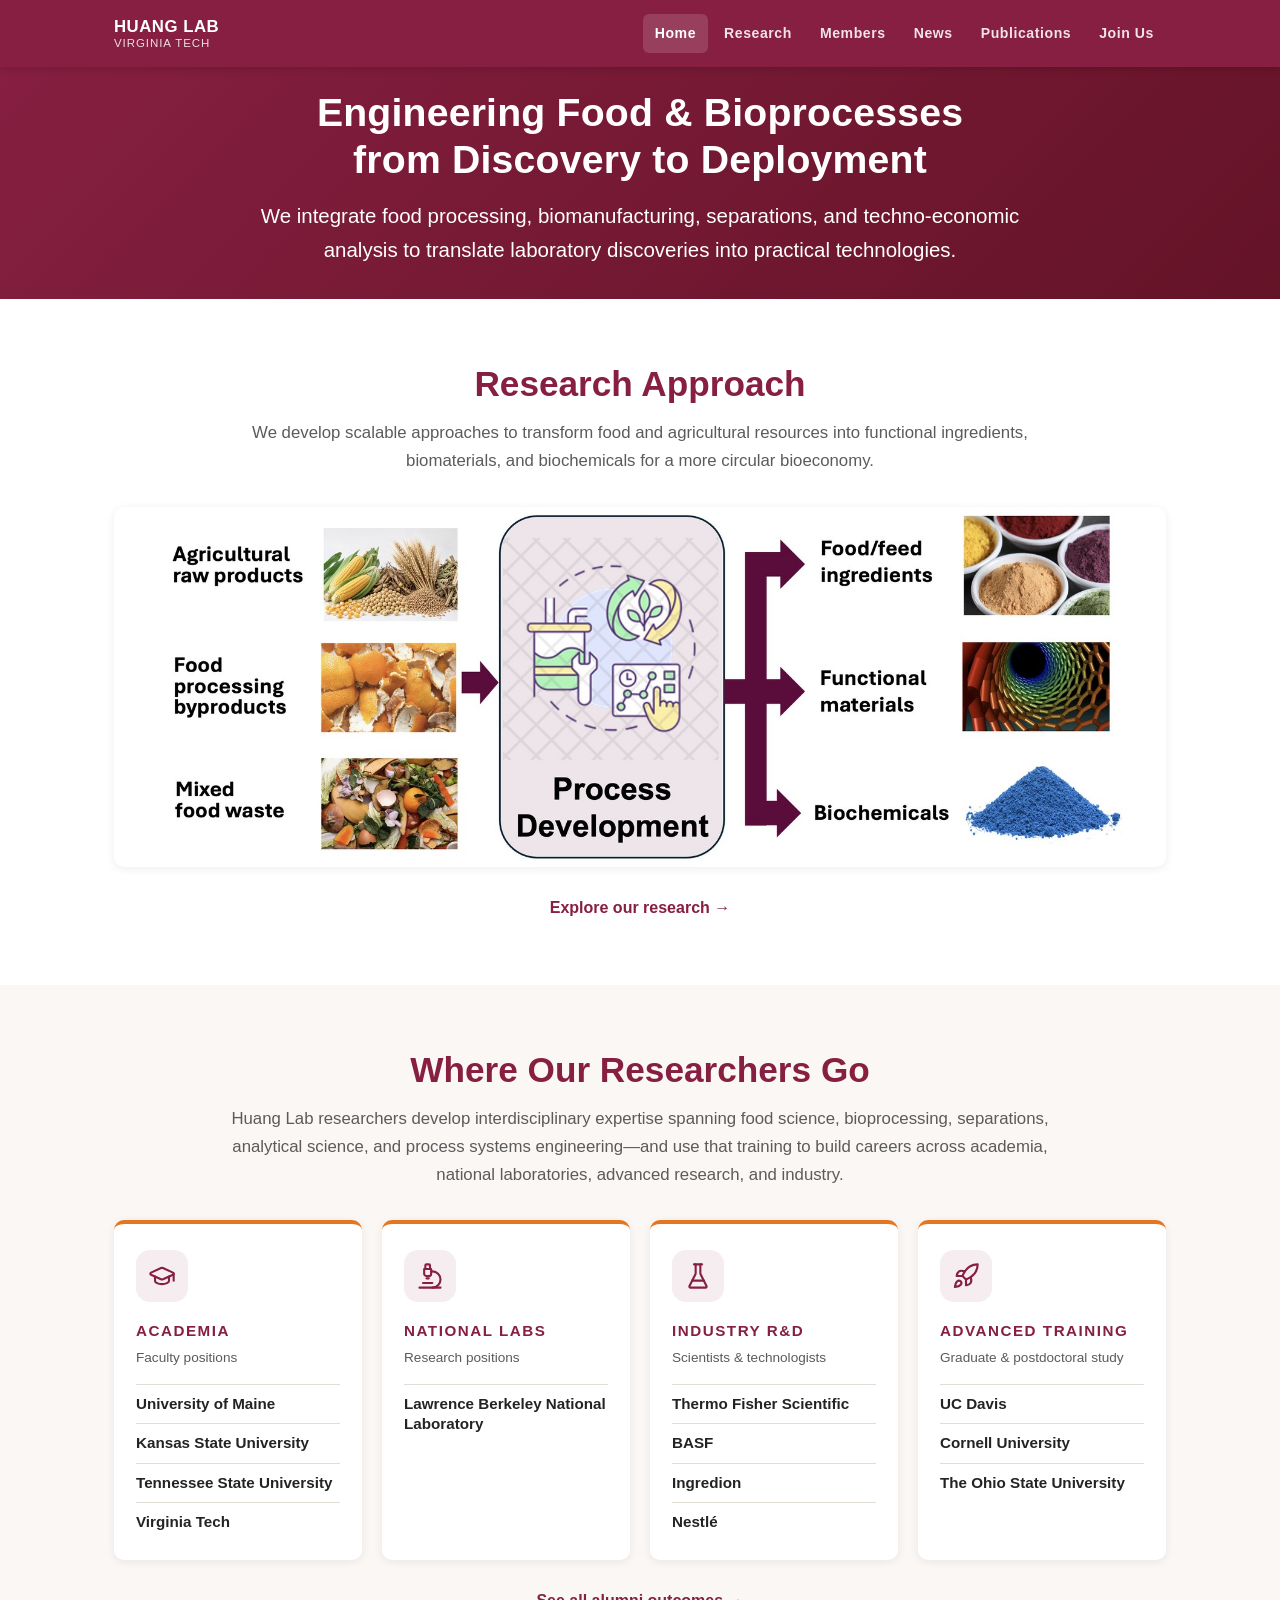
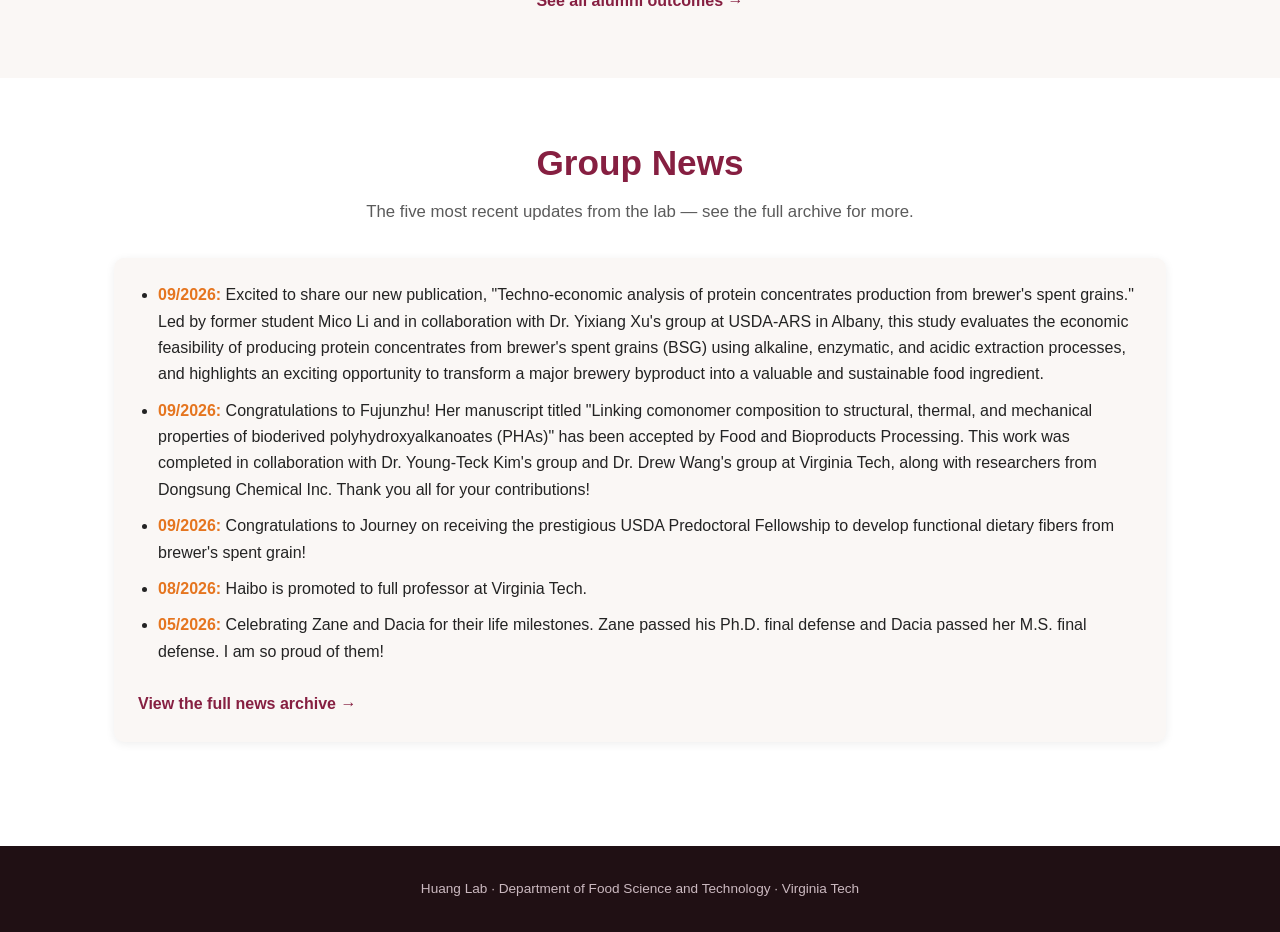
==== commit 777b25f8: "Remove Join Us band from homepage Co-Authored-By: Claude Opus 5.5 <noreply@anthropic.com>" ====
--- a/index.html
+++ b/index.html
@@ -99,16 +99,6 @@
 
   <section class="home-section">
     <div class="wrap">
-      <div class="home-join">
-        <h2>Join Us</h2>
-        <p>We are recruiting Ph.D. and M.S. students for Fall 2027. Students from food science, engineering, chemistry, and related disciplines are encouraged to apply.</p>
-        <a class="closing-cta-btn" href="join-us.html">Explore Graduate Opportunities &rarr;</a>
-      </div>
-    </div>
-  </section>
-
-  <section class="home-section soft">
-    <div class="wrap">
       <div class="home-head">
         <h2 class="home-title">Group News</h2>
         <p class="home-intro">The five most recent updates from the lab &mdash; see the full archive for more.</p>
--- a/css/style.css
+++ b/css/style.css
@@ -701,7 +701,6 @@
 .more { margin-top: 16px; display: inline-block; font-weight: 700; }
 .home-news-date { color: var(--vt-orange); }
 
-section.soft .news-teaser { background: #fff; }
 
 .home-section { padding: 64px 0; }
 .home-head {
@@ -785,27 +784,6 @@
   font-weight: 600;
   line-height: 1.35;
   color: var(--ink);
-}
-
-.home-join {
-  padding: 52px 32px;
-  border-radius: 14px;
-  background: linear-gradient(135deg, var(--vt-maroon) 0%, var(--vt-maroon-dark) 100%);
-  box-shadow: var(--shadow);
-  color: #fff;
-  text-align: center;
-}
-.home-join h2 {
-  margin: 0 0 12px;
-  font-size: clamp(1.5rem, 2.8vw, 2rem);
-  font-weight: 800;
-}
-.home-join p {
-  max-width: 620px;
-  margin: 0 auto 26px;
-  font-size: 1.08rem;
-  color: #f4e6ec;
-  text-wrap: balance;
 }
 
 @media (max-width: 960px) {
@@ -832,7 +810,6 @@
   .outcome-card h3 { align-self: end; }
   .outcome-sub { margin: 2px 0 0; }
   .outcome-card ul { grid-column: 1 / -1; margin-top: 12px; }
-  .home-join { padding: 40px 22px; }
 }
 
 .banner-img {
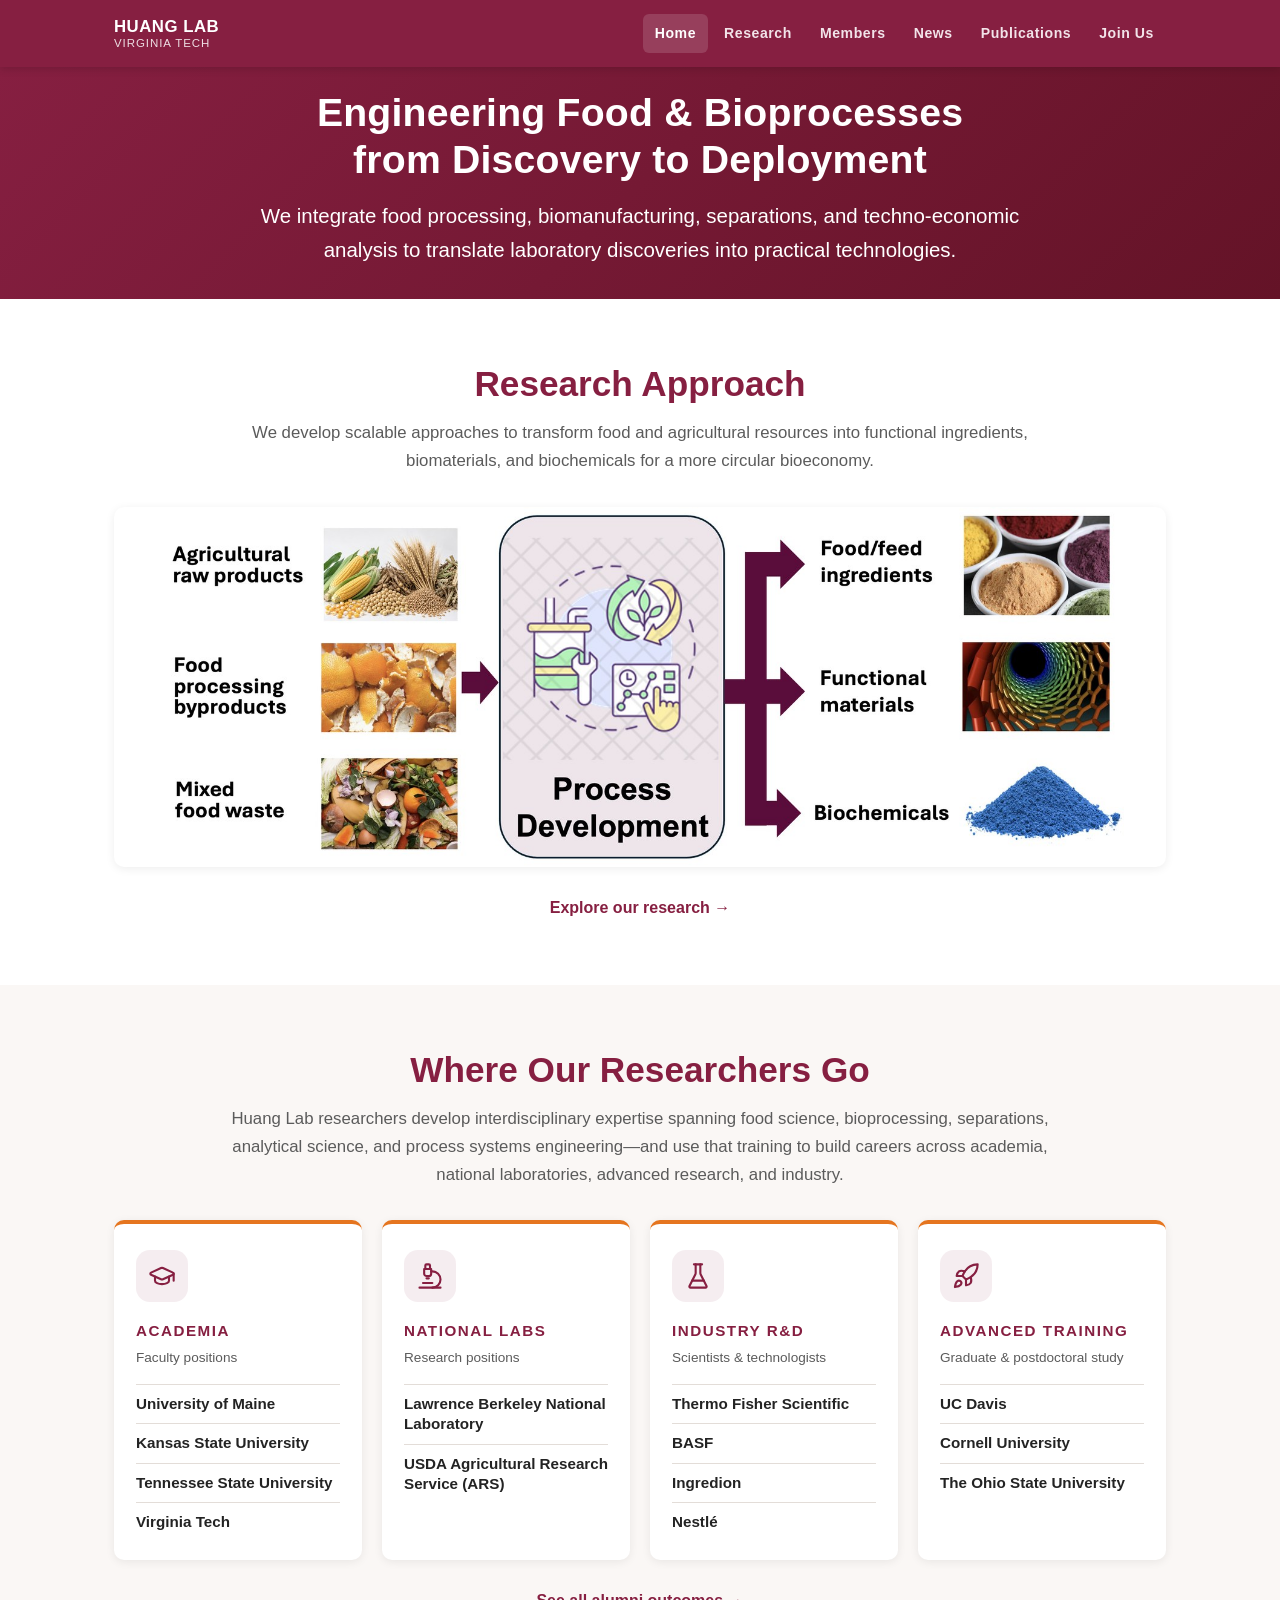
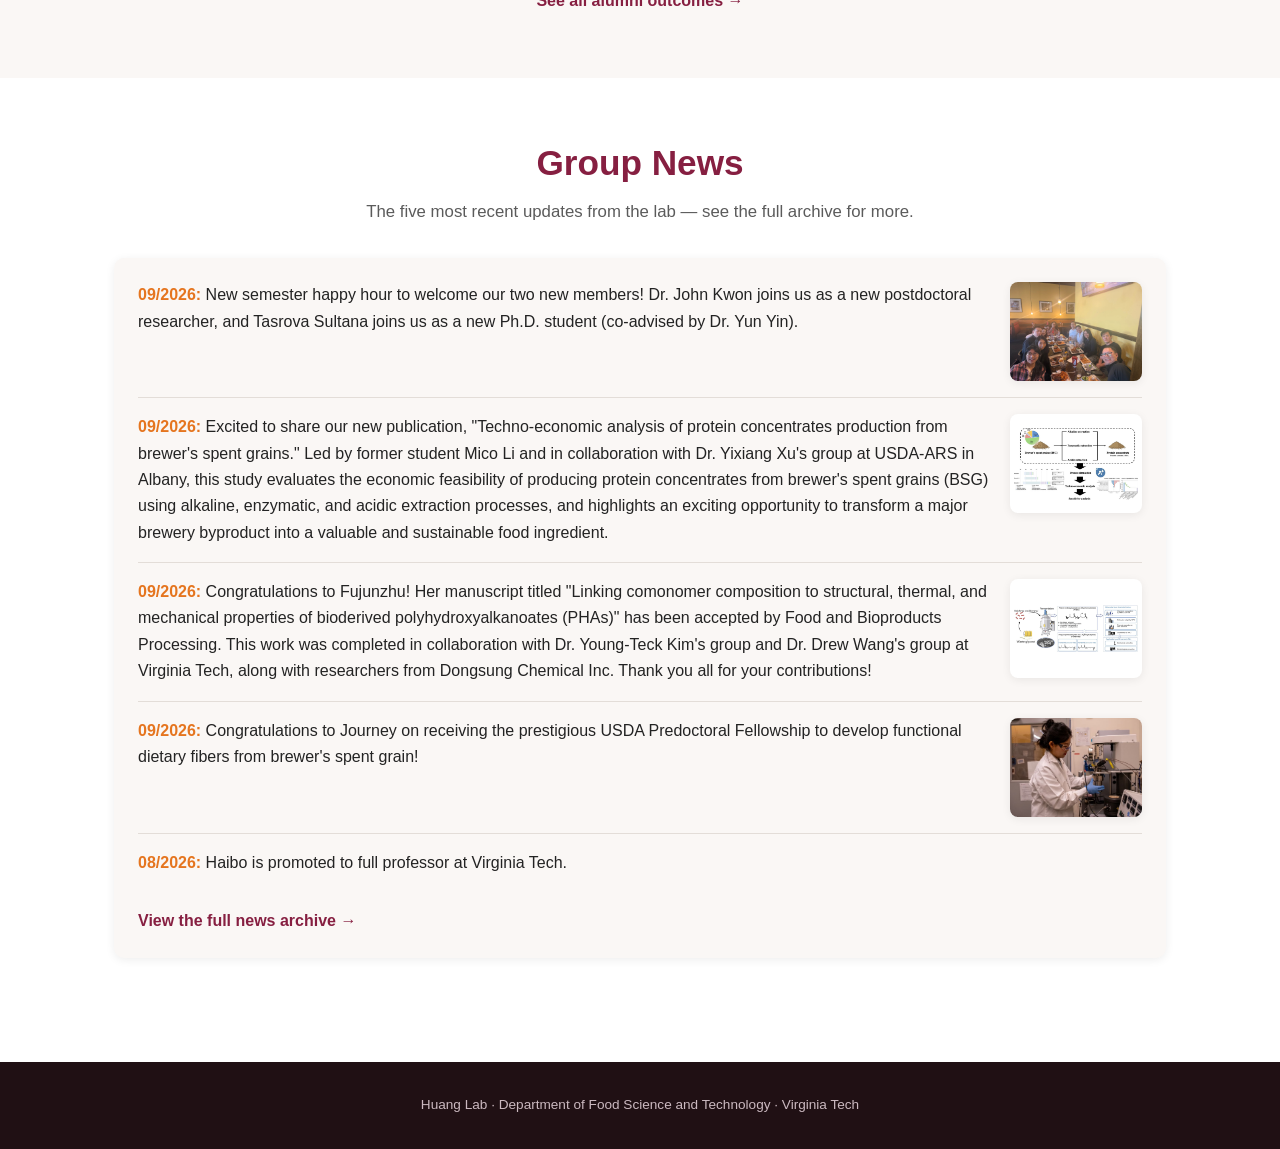
==== commit 23e8e41d: "Add USDA Agricultural Research Service to homepage National Labs outcomes Co-Authored-By: Claude Opu" ====
--- a/index.html
+++ b/index.html
@@ -68,6 +68,7 @@
           <p class="outcome-sub">Research positions</p>
           <ul>
             <li>Lawrence Berkeley National Laboratory</li>
+            <li>USDA Agricultural Research Service (ARS)</li>
           </ul>
         </div>
         <div class="outcome-card">
--- a/css/style.css
+++ b/css/style.css
@@ -561,6 +561,15 @@
   transition: transform 0.15s ease;
 }
 .news-photos img:hover { transform: scale(1.04); }
+.news-photos.news-ga { grid-template-columns: minmax(0, 560px); }
+.news-photos.news-ga img {
+  height: auto;
+  padding: 6px;
+  object-fit: contain;
+  background: #fff;
+  border: 1px solid var(--line);
+}
+.news-photos.news-ga img:hover { transform: translateY(-2px); }
 
 .lightbox-overlay {
   position: fixed;
@@ -696,8 +705,37 @@
   padding: 24px;
   box-shadow: var(--shadow);
 }
-.news-teaser ul { margin: 0; padding-left: 20px; }
-.news-teaser li { margin-bottom: 10px; }
+.news-teaser ul { list-style: none; margin: 0; padding: 0; }
+.news-teaser li {
+  display: flex;
+  align-items: flex-start;
+  gap: 20px;
+  padding: 16px 0;
+  border-top: 1px solid var(--line);
+}
+.news-teaser li:first-child { padding-top: 0; border-top: none; }
+.home-news-body { flex: 1; min-width: 0; }
+.home-news-thumb {
+  flex: 0 0 132px;
+  height: 99px;
+  overflow: hidden;
+  border-radius: 8px;
+  background: #fff;
+  box-shadow: var(--shadow);
+  transition: transform 0.15s ease;
+}
+.home-news-thumb:hover { transform: translateY(-2px); }
+.home-news-thumb img {
+  display: block;
+  width: 100%;
+  height: 100%;
+  object-fit: cover;
+}
+.home-news-thumb.is-graphic img { object-fit: contain; padding: 4px; }
+@media (max-width: 560px) {
+  .news-teaser li { flex-direction: column; gap: 10px; }
+  .home-news-thumb { flex: none; width: 140px; height: 105px; }
+}
 .more { margin-top: 16px; display: inline-block; font-weight: 700; }
 .home-news-date { color: var(--vt-orange); }
 
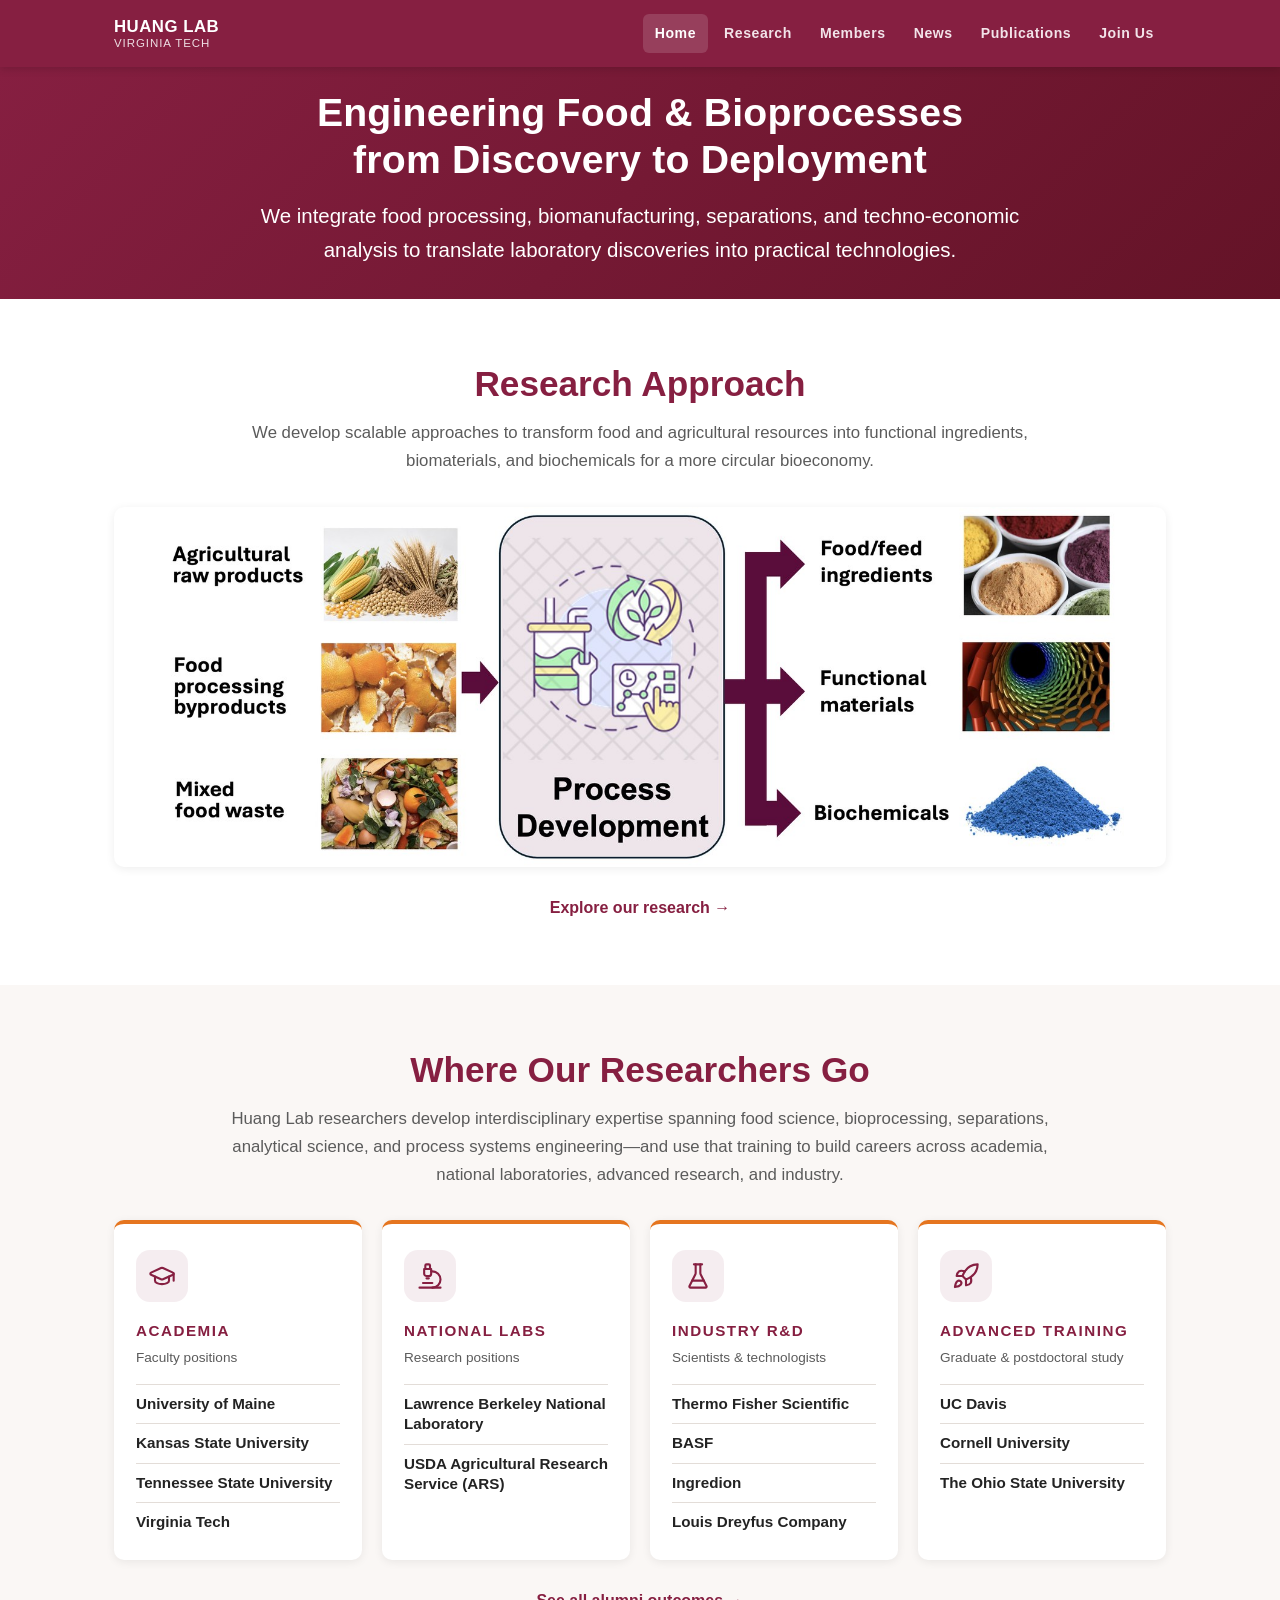
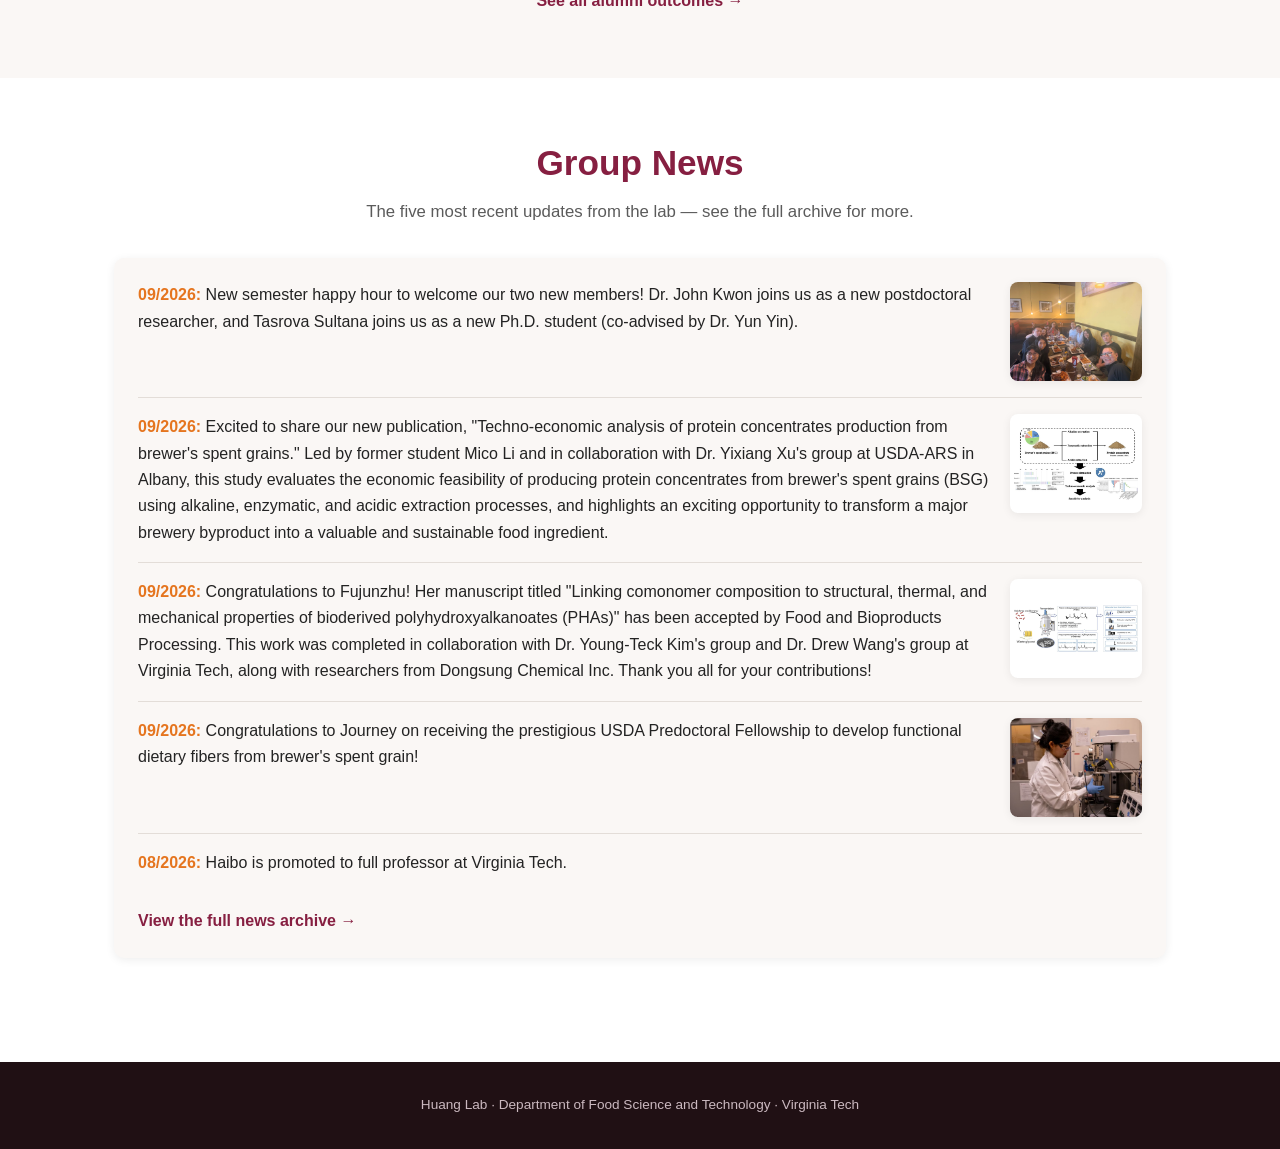
==== commit 627cfbef: "Replace Nestle with Louis Dreyfus Company in homepage Industry R&D outcomes Co-Authored-By: Claude O" ====
--- a/index.html
+++ b/index.html
@@ -79,7 +79,7 @@
             <li>Thermo Fisher Scientific</li>
             <li>BASF</li>
             <li>Ingredion</li>
-            <li>Nestl&eacute;</li>
+            <li>Louis Dreyfus Company</li>
           </ul>
         </div>
         <div class="outcome-card">
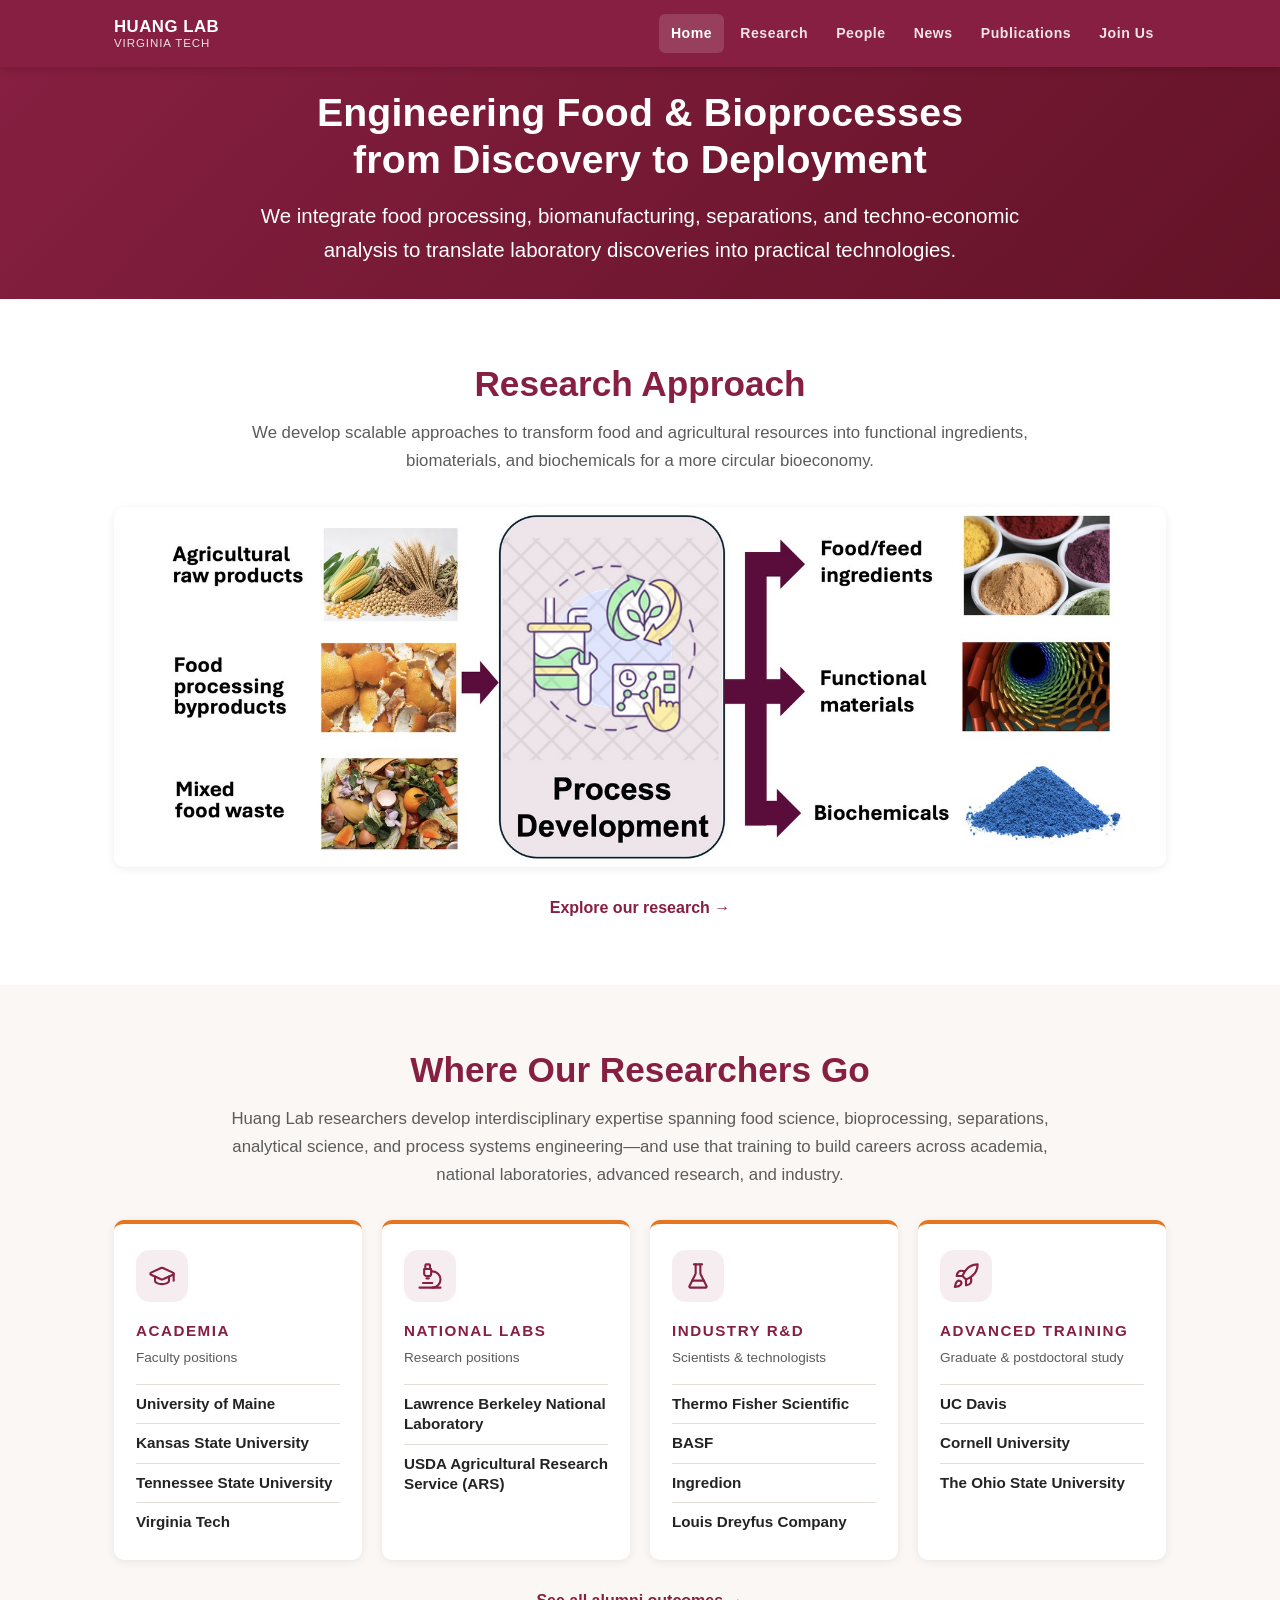
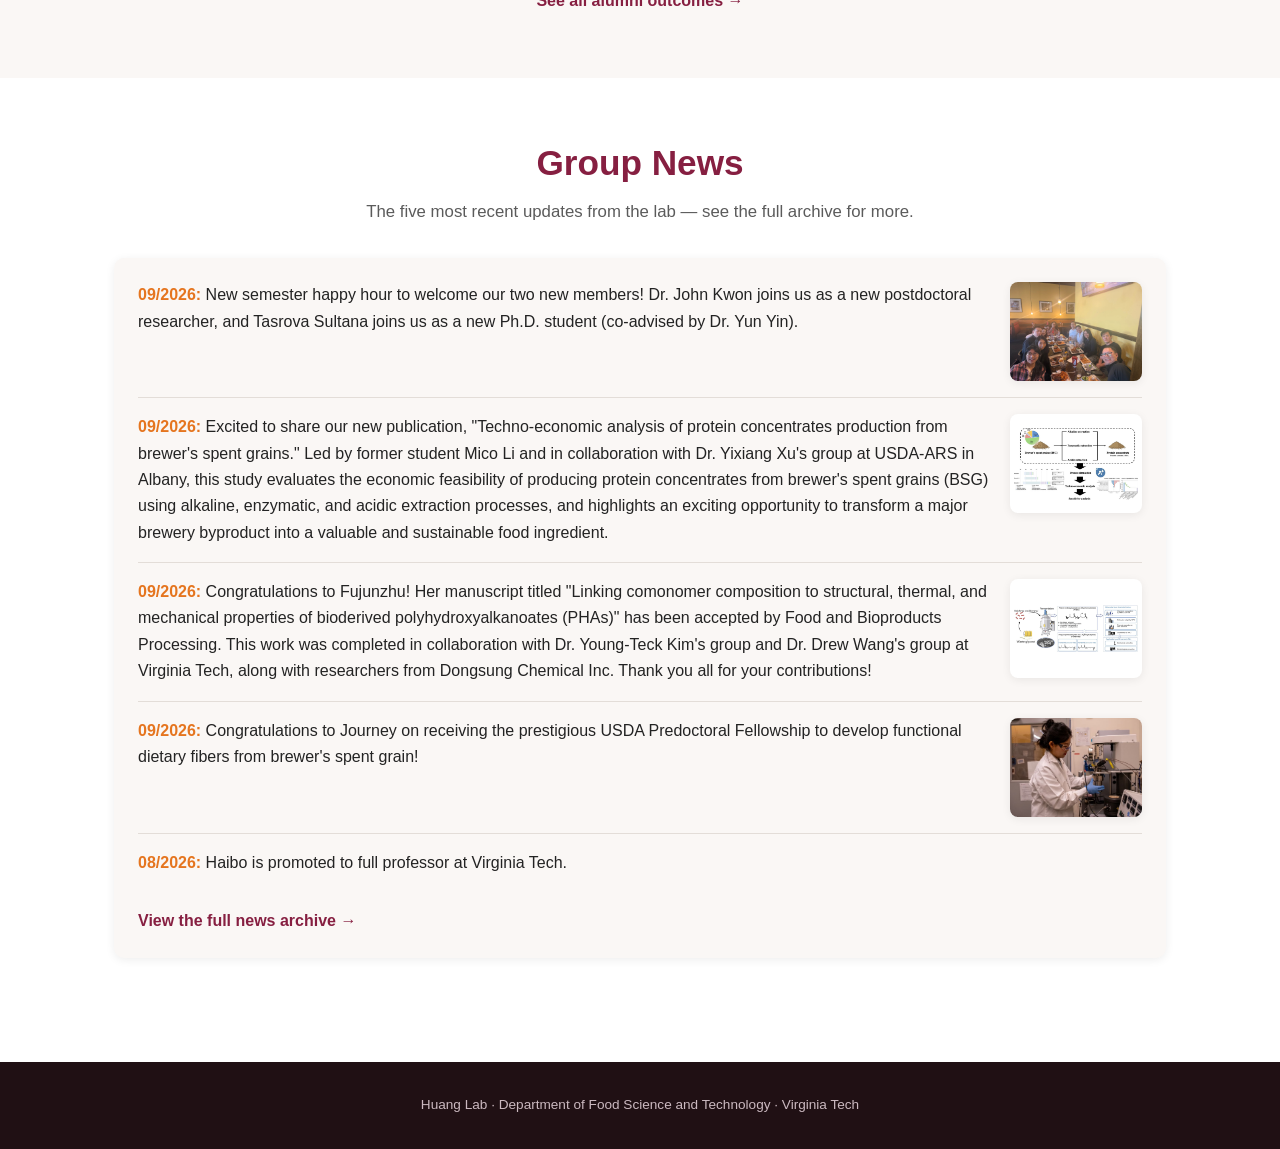
==== commit afd96776: "Rename "Members" page label to "People" across the site Updates the navigation link on every page, t" ====
--- a/index.html
+++ b/index.html
@@ -16,7 +16,7 @@
     <nav class="main-nav">
       <a href="index.html" class="active">Home</a>
       <a href="research.html">Research</a>
-      <a href="members.html">Members</a>
+      <a href="members.html">People</a>
       <a href="news.html">News</a>
       <a href="publications.html">Publications</a>
       <a href="join-us.html">Join Us</a>
--- a/css/style.css
+++ b/css/style.css
@@ -512,6 +512,7 @@
   padding-left: 20px;
 }
 .awards-list li { break-inside: avoid; margin-bottom: 10px; font-size: 0.92rem; }
+.back-link { margin: 0 0 22px; font-size: 0.92rem; font-weight: 700; }
 .awards-list strong { color: var(--vt-maroon-dark); }
 @media (max-width: 700px) { .awards-list { columns: 1; } }
 
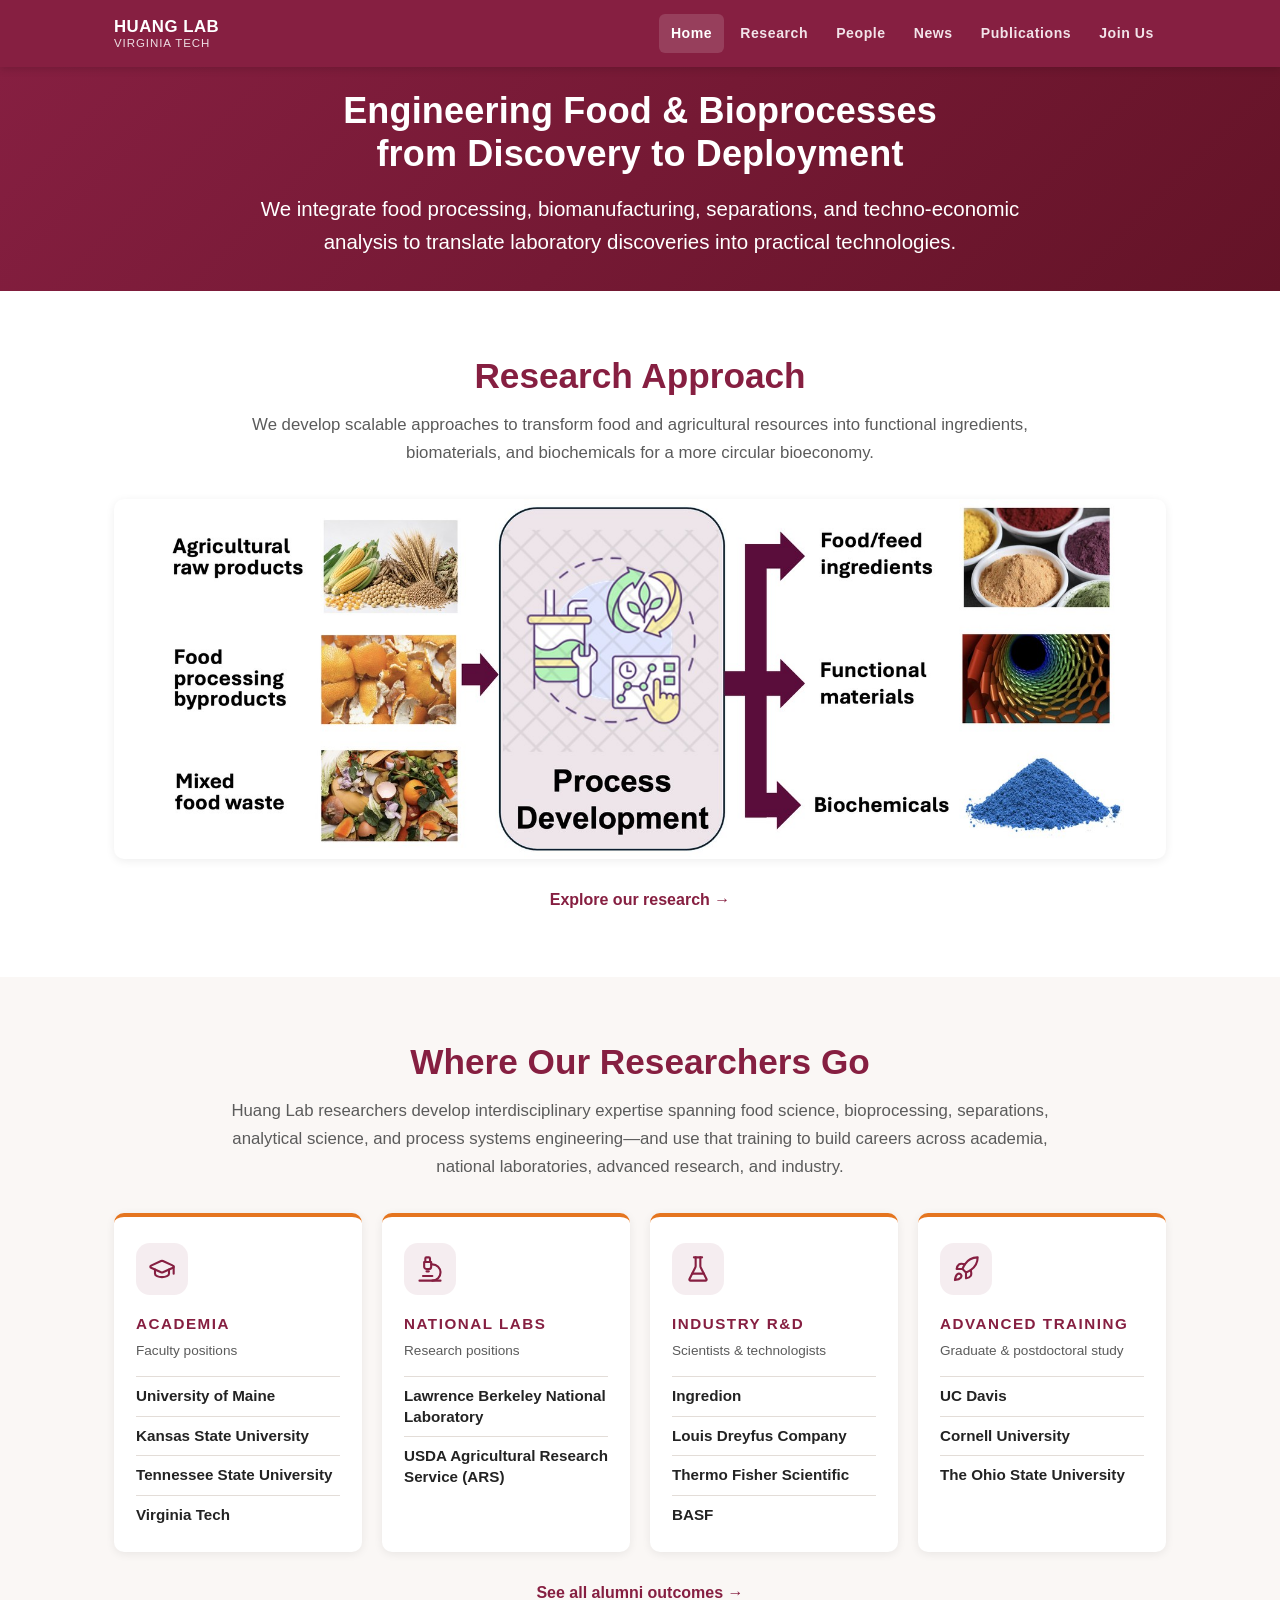
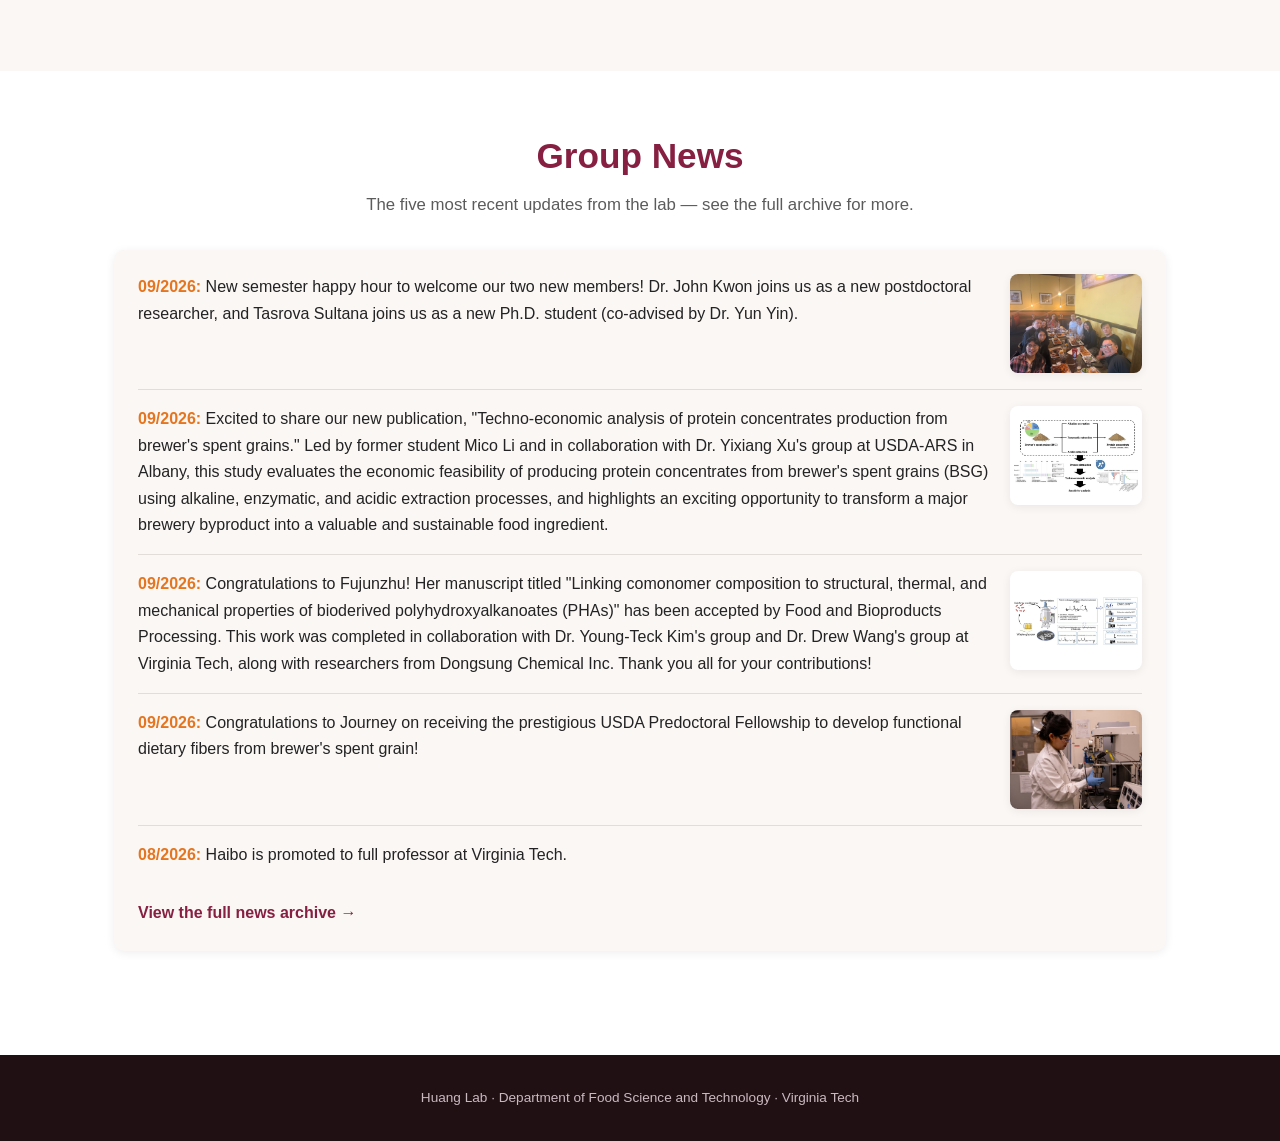
==== commit 1c9f858d: "Reorder homepage Industry R&D list Co-Authored-By: Claude Opus 5.5 <noreply@anthropic.com>" ====
--- a/index.html
+++ b/index.html
@@ -76,10 +76,10 @@
           <h3>Industry R&amp;D</h3>
           <p class="outcome-sub">Scientists &amp; technologists</p>
           <ul>
+            <li>Ingredion</li>
+            <li>Louis Dreyfus Company</li>
             <li>Thermo Fisher Scientific</li>
             <li>BASF</li>
-            <li>Ingredion</li>
-            <li>Louis Dreyfus Company</li>
           </ul>
         </div>
         <div class="outcome-card">
--- a/css/style.css
+++ b/css/style.css
@@ -134,7 +134,7 @@
 .hero h1 {
   max-width: 880px;
   margin: 0 auto 16px;
-  font-size: clamp(1.6rem, 3.3vw, 2.45rem);
+  font-size: clamp(1.5rem, 3vw, 2.25rem);
   font-weight: 800;
   line-height: 1.2;
   letter-spacing: 0.005em;
